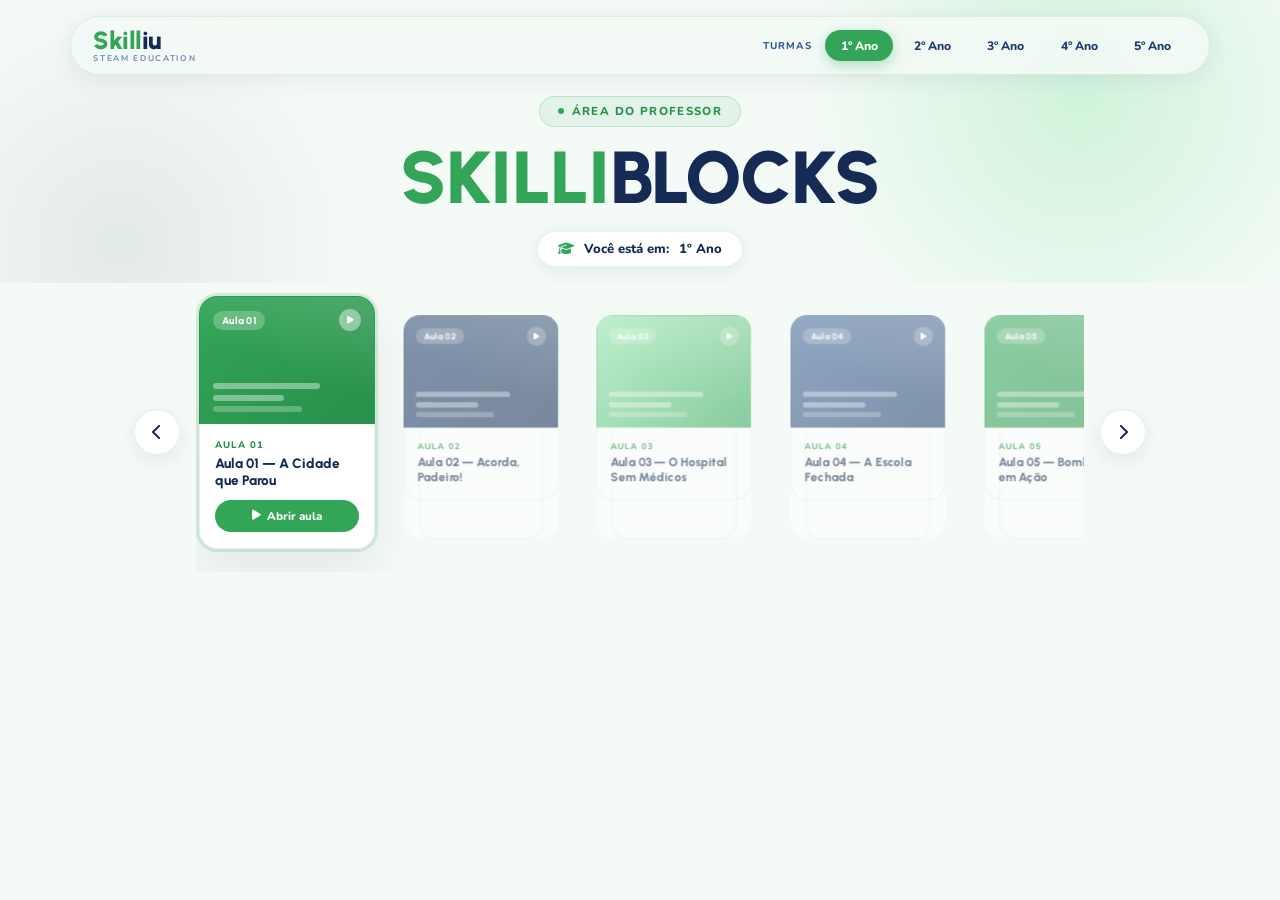
==== index.html @ 0d2b8bd0 "Add files via upload" ====
<!DOCTYPE html>
<html lang="pt-BR">
<head>
<meta charset="UTF-8">
<meta name="viewport" content="width=device-width, initial-scale=1.0">
<title>SKILLIBLOCKS — Área do Professor · Skilliu</title>
<link href="https://fonts.googleapis.com/css2?family=Nunito:wght@400;600;700;800;900&family=Urbanist:wght@400;600;700;800;900&display=swap" rel="stylesheet">
<link rel="stylesheet" href="style.css">
<link rel="stylesheet" href="https://cdnjs.cloudflare.com/ajax/libs/font-awesome/6.5.0/css/all.min.css">
</head>
<body>

<!-- ══ NAV ÚNICA (logo + turmas na mesma barra) ══ -->
<nav class="main-nav">
  <div class="logo">
    <div class="logo-name"><span class="logo-skill">Skill</span><span class="logo-iu">iu</span></div>
    <div class="logo-sub">Steam Education</div>
  </div>
  <div class="turma-bar" id="turmaBar"></div>
</nav>

<!-- ══ TELA 1 — HOME (hero + carrossel de aulas) ══ -->
<main id="viewHome">
  <section class="sb-hero">
    <span class="sb-eyebrow"><span class="dot"></span>Área do Professor</span>
    <div class="sb-logo"><span class="sk">SKILLI</span><span class="bl">BLOCKS</span></div>
    <span class="sb-turma-tag"><i class="fa-solid fa-graduation-cap"></i> Você está em: <span id="turmaTagNome">1º Ano</span></span>
  </section>

  <section class="aulas-wrap">
    <div class="carousel">
      <button class="car-arrow" id="carPrev" aria-label="Aula anterior"><i class="fa-solid fa-chevron-left"></i></button>
      <div class="aulas-track" id="aulasTrack"></div>
      <button class="car-arrow" id="carNext" aria-label="Próxima aula"><i class="fa-solid fa-chevron-right"></i></button>
    </div>
  </section>

  </main>

<!-- ══ TELA 2 — VISUALIZADOR (aberto ao clicar numa aula) ══ -->
<main id="viewViewer" hidden>
  <nav class="viewer-bar">
    <div class="vb-left">
      <button class="vb-back" id="btnVoltarAulas"><i class="fa-solid fa-house"></i> Início</button>
      <div class="vb-title">
        <span class="t-turma" id="vbTurmaNome">1º Ano</span>
        <span class="t-aula" id="vbAulaTitle">Carregando…</span>
      </div>
    </div>
    <div class="vb-pag">
      <button class="vb-back-mini" id="btnVoltarMini" aria-label="Voltar ao início"><i class="fa-solid fa-house"></i></button>
      <span class="vb-aula-num" id="vbAulaNum">Aula 1</span>
      <button id="vbPrev" aria-label="Página anterior"><i class="fa-solid fa-chevron-left"></i></button>
      <span><span id="vbPagAtual">1</span> / <span id="vbPagTotal">1</span></span>
      <button id="vbNext" aria-label="Próxima página"><i class="fa-solid fa-chevron-right"></i></button>
    </div>
  </nav>
  <div class="viewer-scroll" id="viewerScroll"></div>
</main>

<script src="script.js"></script>
</body>
</html>
---- style.css ----
/* ══════════════════════════════════════════════
   SKILLIBLOCKS — Área do Professor (single-page)
   Identidade visual idêntica ao site institucional Skilliu
   ══════════════════════════════════════════════ */

:root{
  --g1:#32a557; --g2:#28904a; --g3:#8de6a7; --g4:#c8f5d8;
  --b1:#152b55; --b2:#1e3d6e; --b3:#3a5f95;
  --off:#f4faf6; --white:#fff;
  --border:rgba(50,165,87,.13);
  --shadow:rgba(21,43,85,.08);
}
*{margin:0;padding:0;box-sizing:border-box;}
html{scroll-behavior:smooth;}
body{font-family:'Nunito',sans-serif;background:var(--off);color:var(--b1);overflow-x:hidden;}
a{text-decoration:none;color:inherit;}
button{font-family:inherit;cursor:pointer;border:none;background:none;}
ul{list-style:none;}

/* ── NAV (logo + turmas na mesma barra) ── */
nav{
  position:fixed;top:16px;left:50%;transform:translateX(-50%);
  z-index:300;display:flex;align-items:center;justify-content:space-between;
  gap:1rem; flex-wrap:wrap;
  padding:.7rem 1.4rem;width:min(1140px,94vw);
  background:rgba(244,250,246,.85);backdrop-filter:blur(24px);
  border:1px solid var(--border);border-radius:100px;
  box-shadow:0 4px 24px var(--shadow);
}
.logo{display:flex;flex-direction:column;line-height:1;}
.logo-name{font-family:'Urbanist',sans-serif;font-size:1.55rem;font-weight:900;letter-spacing:-.5px;}
.logo-skill{color:var(--g1);}
.logo-iu{color:var(--b1);}
.logo-sub{font-size:.52rem;font-weight:700;letter-spacing:.2em;text-transform:uppercase;color:var(--b3);opacity:.7;margin-top:.1rem;}
.nav-back{
  display:flex;align-items:center;gap:.5rem;
  font-weight:800;font-size:.85rem;color:var(--b1);
  padding:.5rem 1.1rem;border-radius:100px;transition:background .2s;
}
.nav-back:hover{background:rgba(21,43,85,.06);}

/* ── barra de turmas (agora embutida na nav principal) ── */
.turma-bar{
  display:flex; align-items:center; gap:.35rem; flex-wrap:wrap; justify-content:flex-end;
  flex:1 1 auto;
}
.tb-label{
  color:var(--b3); font-weight:800; font-size:.62rem;
  letter-spacing:.12em; text-transform:uppercase; padding:0 .5rem;
}
.tb-pill{
  border:1.5px solid transparent; background:transparent;
  color:var(--b2); font-weight:800; font-size:.76rem;
  padding:.4rem .9rem; border-radius:100px; transition:all .2s; white-space:nowrap;
}
.tb-pill:hover{background:rgba(50,165,87,.08);}
.tb-pill.active{background:var(--g1); color:#fff; box-shadow:0 4px 14px rgba(50,165,87,.35);}

/* esconder nav quando o visualizador está aberto
   (seletor escopado à .main-nav — NÃO ao tag <nav> genérico,
   senão a barra do próprio visualizador, que também é <nav>, some junto) */
body.viewer-mode nav.main-nav{display:none;}

/* ── HERO (fundo idêntico ao site: off-white + blob verde) ── */
.sb-hero{
  min-height:24vh; display:flex; flex-direction:column; align-items:center; justify-content:center;
  text-align:center; padding:6rem 5vw 1rem;
  background:var(--off); position:relative; overflow:hidden;
}
.sb-hero::before{
  content:''; position:absolute; top:-200px; right:-100px; width:600px; height:600px;
  border-radius:50%; background:radial-gradient(circle,rgba(141,230,167,.35),transparent 65%);
  pointer-events:none;
}
.sb-hero::after{
  content:''; position:absolute; bottom:-220px; left:-140px; width:520px; height:520px;
  border-radius:50%; background:radial-gradient(circle,rgba(21,43,85,.08),transparent 65%);
  pointer-events:none;
}
.sb-eyebrow{
  position:relative; z-index:1;
  display:inline-flex; align-items:center; gap:.5rem;
  background:rgba(50,165,87,.08); border:1px solid rgba(50,165,87,.2);
  color:var(--g2); font-weight:800; font-size:.72rem; letter-spacing:.12em; text-transform:uppercase;
  padding:.4rem 1.1rem; border-radius:100px; margin-bottom:.9rem;
}
.sb-eyebrow .dot{width:6px;height:6px;border-radius:50%;background:var(--g1);}
.sb-logo{
  position:relative; z-index:1;
  font-family:'Urbanist',sans-serif; font-weight:900;
  font-size:clamp(2.4rem,7vw,4.6rem); line-height:1; letter-spacing:-.01em;
}
.sb-logo .sk{color:var(--g1);}
.sb-logo .bl{color:var(--b1);}
.sb-turma-tag{
  position:relative; z-index:1; margin-top:1rem;
  display:inline-flex; align-items:center; gap:.6rem;
  background:#fff; border:1px solid var(--border);
  padding:.5rem 1.3rem; border-radius:100px; box-shadow:0 4px 20px var(--shadow);
  color:var(--b1); font-weight:800; font-size:.82rem;
}
.sb-turma-tag i{color:var(--g1);}

/* ── carrossel de aulas ── */
.aulas-wrap{padding:.5rem 0 2rem;}

.carousel{
  max-width:1140px; margin:0 auto; padding:0 5vw;
  display:flex; align-items:center; gap:1rem;
}
.car-arrow{
  flex-shrink:0; width:46px; height:46px; border-radius:50%;
  background:#fff; border:1.5px solid var(--border); color:var(--b1);
  display:flex; align-items:center; justify-content:center; font-size:1rem;
  box-shadow:0 6px 20px var(--shadow); transition:all .2s;
}
.car-arrow:hover{background:var(--g1); color:#fff; border-color:var(--g1); transform:scale(1.06);}

.aulas-track{
  display:flex; gap:1.1rem; overflow-x:auto; scroll-behavior:smooth;
  padding:.6rem .2rem 1.2rem; scrollbar-width:none;
}
.aulas-track::-webkit-scrollbar{display:none;}

.aula-card{
  scroll-snap-align:center;
  position:relative;
  flex:0 0 176px;
  background:#fff; border-radius:18px;
  overflow:visible; cursor:pointer;
  opacity:.55; transform:scale(.88);
  transition:transform .35s cubic-bezier(.22,.85,.3,1.1), opacity .35s, box-shadow .35s;
}
/* efeito "pilha de slides" atrás do card — some quando ativo */
.aula-card::before, .aula-card::after{
  content:''; position:absolute; left:8%; right:8%; height:100%;
  border-radius:18px; background:#fff; border:1.5px solid var(--border);
  z-index:-1; transition:opacity .3s, transform .3s;
}
.aula-card::before{ bottom:-5px; transform:scale(.97); opacity:.7; }
.aula-card::after{ bottom:-10px; transform:scale(.93); opacity:.4; }
.aula-card.active::before, .aula-card.active::after{ opacity:0; }

.aula-card.active{
  opacity:1; transform:scale(1) translateY(-4px);
  box-shadow:0 22px 46px var(--shadow), 0 0 0 3px rgba(50,165,87,.16);
}

.aula-capa{
  position:relative; height:128px;
  border:1.5px solid var(--border); border-bottom:none; border-radius:18px 18px 0 0;
  color:#fff; overflow:hidden;
  padding:.75rem .8rem;
  display:flex; flex-direction:column; justify-content:space-between;
}
.aula-capa::before{
  content:''; position:absolute; inset:0;
  background:linear-gradient(200deg,rgba(255,255,255,.16),transparent 55%);
  pointer-events:none;
}
.capa-top{position:relative; z-index:1; display:flex; align-items:center; justify-content:space-between;}
.capa-index{
  background:rgba(255,255,255,.24); backdrop-filter:blur(3px);
  font-family:'Urbanist',sans-serif; font-weight:800; font-size:.62rem; letter-spacing:.03em;
  padding:.24rem .56rem; border-radius:100px;
}
.capa-play{
  width:22px; height:22px; border-radius:50%;
  background:rgba(255,255,255,.24); display:flex; align-items:center; justify-content:center;
  font-size:.55rem; transition:background .25s;
}
.aula-card.active .capa-play{background:rgba(255,255,255,.42);}
.capa-mock{position:relative; z-index:1; display:flex; flex-direction:column; gap:.34rem;}
.capa-mock .m-line{height:6px; border-radius:4px; background:rgba(255,255,255,.4);}
.capa-mock .m-line.w1{width:72%;}
.capa-mock .m-line.w2{width:48%;}
.capa-mock .m-line.w3{width:60%; background:rgba(255,255,255,.26);}

.aula-info{padding:.85rem .95rem 1rem; border:1.5px solid var(--border); border-top:none; border-radius:0 0 18px 18px;}
.aula-tag{font-size:.6rem; font-weight:800; letter-spacing:.1em; text-transform:uppercase; color:var(--g2); display:block; margin-bottom:.25rem;}
.aula-title{font-family:'Urbanist',sans-serif; font-weight:800; font-size:.85rem; color:var(--b1); line-height:1.28;}
.aula-cta{
  display:flex; align-items:center; justify-content:center; gap:.35rem;
  max-height:0; opacity:0; overflow:hidden;
  margin-top:0; text-align:center;
  background:var(--g1); color:#fff; font-weight:800; font-size:.72rem;
  padding:0 .45rem; border-radius:100px;
  transition:max-height .3s ease, opacity .25s ease .05s, margin-top .3s ease, padding .3s ease;
}
.aula-card.active .aula-cta{
  max-height:2.4rem; opacity:1; margin-top:.65rem; padding:.5rem .45rem;
}

.c0{background:linear-gradient(135deg,var(--g1),var(--g2));}
.c1{background:linear-gradient(135deg,var(--b2),var(--b1));}
.c2{background:linear-gradient(135deg,var(--g3),var(--g1));}
.c3{background:linear-gradient(135deg,var(--b3),var(--b2));}


/* ══════════════════════════════════════════════
   VISUALIZADOR — páginas no estilo do PDF
   ══════════════════════════════════════════════ */
.viewer-bar{
  position:fixed; top:0; left:0; right:0; z-index:400;
  display:flex; align-items:center; justify-content:space-between; gap:1rem; flex-wrap:wrap;
  padding:1rem 5vw;
  background:rgba(244,250,246,.95); backdrop-filter:blur(20px);
  border-bottom:1px solid var(--border);
}
.vb-left{display:flex; align-items:center; gap:.9rem; min-width:0;}
.vb-back{
  display:flex; align-items:center; gap:.4rem;
  background:#fff; border:1px solid var(--border);
  padding:.5rem 1rem; border-radius:100px;
  font-weight:800; font-size:.8rem; color:var(--b1); flex-shrink:0; box-shadow:0 4px 14px var(--shadow);
}
.vb-title .t-turma{font-size:.6rem; font-weight:800; letter-spacing:.1em; text-transform:uppercase; color:var(--g2); display:block;}
.vb-title .t-aula{font-family:'Urbanist',sans-serif; font-weight:800; font-size:.92rem; white-space:nowrap; overflow:hidden; text-overflow:ellipsis; max-width:46vw; display:block;}
.vb-pag{display:flex; align-items:center; gap:.6rem; font-weight:800; font-size:.8rem; color:var(--b1); flex-shrink:0;}
.vb-back-mini{
  width:34px; height:34px; border-radius:50%; border:1px solid var(--border);
  background:#fff; color:var(--g2); display:flex; align-items:center; justify-content:center;
  box-shadow:0 4px 14px var(--shadow); transition:all .2s;
}
.vb-back-mini:hover{background:var(--g1); color:#fff; border-color:var(--g1);}
.vb-aula-num{
  background:rgba(50,165,87,.1); color:var(--g2);
  padding:.35rem .8rem; border-radius:100px; font-weight:800; font-size:.76rem;
  white-space:nowrap;
}
.vb-pag button{
  width:34px; height:34px; border-radius:50%; border:1px solid var(--border);
  background:#fff; color:var(--b1); display:flex; align-items:center; justify-content:center;
  box-shadow:0 4px 14px var(--shadow); transition:all .2s;
}
.vb-pag button:hover:not(:disabled){background:var(--g1); color:#fff; border-color:var(--g1);}
.vb-pag button:disabled{opacity:.3;}

/* container com rolagem contínua — as folhas ficam empilhadas e fluem
   naturalmente. Não há scroll-snap nem quebra de tela cheia: a rolagem
   nunca "trava" dentro de uma folha, e a quebra visual só aparece na
   transição entre uma folha e a próxima. */
.viewer-scroll{
  position:fixed; inset:0;
  overflow-y:auto; overflow-x:hidden;
  scroll-behavior:smooth;
}
.viewer-slide{
  box-sizing:border-box;
  display:flex; flex-direction:column; align-items:center; justify-content:flex-start;
  padding:1.6rem 1.2rem 0;
}
.viewer-slide:first-child{padding-top:6.5rem;}
.viewer-slide:last-child{padding-bottom:3.5rem;}
/* quebra entre folhas: cada folha, exceto a primeira, recebe uma margem
   e uma linha sutil marcando o fim da folha anterior */
.viewer-slide:not(:first-child)::before{
  content:''; display:block; width:min(760px,94%);
  border-top:1px dashed var(--border);
  margin:0 auto 1.6rem;
}

.pdf-page{
  position:relative; overflow:hidden;
  background:#fff; border:1px solid var(--border); border-radius:18px;
  box-shadow:0 14px 50px var(--shadow);
  padding:2.6rem clamp(1.3rem,4vw,3.2rem) 3.6rem;
  width:100%; max-width:760px;
  -webkit-user-select:none; user-select:none;
}
.pdf-corner{
  position:absolute; bottom:-46px; right:-46px; width:120px; height:120px;
  border-radius:50%; background:var(--g1);
}
.pdf-pagenum{
  position:absolute; bottom:.9rem; right:1.1rem;
  color:#fff; font-weight:800; font-size:.9rem; z-index:1;
}

/* capa — centralizada, com ícone, divisor e badge de ano (mais completa) */
.pdf-capa{
  display:flex; flex-direction:column; justify-content:center; align-items:center;
  text-align:center; min-height:560px; position:relative;
}
.pdf-capa .capa-icon{
  width:64px; height:64px; border-radius:50%;
  background:var(--g4); color:var(--g1);
  display:flex; align-items:center; justify-content:center;
  font-size:1.6rem; margin-bottom:1.2rem;
}
.pdf-capa .kit{font-weight:800; font-size:.78rem; letter-spacing:.14em; text-transform:uppercase; color:var(--g2); margin-bottom:.7rem;}
.pdf-capa h1{font-family:'Urbanist',sans-serif; font-weight:900; font-size:clamp(1.6rem,4vw,2.3rem); color:var(--b1); line-height:1.2; max-width:520px;}
.pdf-capa .capa-divider{width:56px; height:4px; border-radius:4px; background:var(--g1); margin:1.3rem 0 1.1rem;}
.pdf-capa .meta{color:var(--b3); font-weight:700; font-size:.88rem;}
.pdf-capa .capa-badge{
  margin-top:1.1rem; display:inline-block;
  background:rgba(50,165,87,.08); border:1px solid rgba(50,165,87,.2); color:var(--g2);
  font-weight:800; font-size:.72rem; letter-spacing:.06em;
  padding:.4rem 1rem; border-radius:100px;
}
.pdf-capa .brand{margin-top:2.6rem;}
.pdf-capa .brand .sb{font-family:'Urbanist',sans-serif; font-weight:900; font-size:1.3rem;}
.pdf-capa .brand .sb .sk{color:var(--g1);} .pdf-capa .brand .sb .bl{color:var(--b1);}
.pdf-capa .brand .steam{font-size:.68rem; font-weight:800; letter-spacing:.18em; text-transform:uppercase; color:var(--b3); margin-top:.2rem;}

/* dados pessoais / formulário */
.pdf-h2{font-family:'Urbanist',sans-serif; font-weight:900; font-size:1.5rem; color:var(--g1); margin-bottom:1.4rem;}
.pdf-field{
  border:1.5px solid var(--b1); border-radius:100px;
  padding:.9rem 1.4rem; font-weight:600; color:var(--b2); margin-bottom:1rem; font-size:.9rem;
}
.pdf-field.split{display:flex; justify-content:space-between;}
.pdf-boxtext{
  border:1.5px solid var(--b1); border-radius:16px; padding:1.2rem 1.4rem;
  font-size:.85rem; line-height:1.7; color:var(--b2); margin:1.2rem 0;
}
.pdf-center{text-align:center; font-weight:700; font-size:.86rem; color:var(--b2); margin:1rem 0;}

/* sumário */
.pdf-ribbon-title{
  display:inline-block; background:var(--g3); color:var(--b1);
  font-family:'Urbanist',sans-serif; font-weight:900; font-size:1.5rem;
  padding:.6rem 2rem .6rem 1rem;
  clip-path:polygon(0 0,100% 0,92% 50%,100% 100%,0 100%);
  margin-bottom:1.6rem;
}
.sumario-item{margin-bottom:1.1rem;}
.sumario-item .si-title{font-weight:800; font-size:.94rem; color:var(--b1);}
.sumario-item .si-title em{color:var(--g1); font-style:normal;}
.sumario-item .si-line{font-weight:800; font-size:.8rem; color:var(--b1); margin-top:.3rem;}
.sumario-item .si-desc{font-size:.82rem; color:var(--b2); margin-top:.15rem; line-height:1.5;}

/* cabeçalho de aula */
.aula-ribbon{
  display:inline-flex; align-items:center; gap:.5rem;
  background:var(--g1); color:#fff; font-weight:800; font-size:.78rem;
  padding:.4rem 1rem .4rem 1.1rem; border-radius:6px;
  clip-path:polygon(0 0,88% 0,100% 50%,88% 100%,0 100%);
  margin-bottom:1rem;
}
.pdf-page h3.aula-title{font-family:'Urbanist',sans-serif; font-weight:900; font-size:1.55rem; color:var(--g1); margin-bottom:.35rem;}
.pdf-page .aula-meta{color:var(--b3); font-weight:700; font-size:.82rem; margin-bottom:1.3rem;}
.pdf-page h4{font-family:'Urbanist',sans-serif; font-weight:900; font-size:1.05rem; color:var(--b1); margin:1.3rem 0 .6rem;}
.pdf-page p{font-size:.92rem; line-height:1.7; color:var(--b2); margin-bottom:.7rem;}

/* tabelas */
.pdf-table{width:100%; border-collapse:collapse; margin:.6rem 0 1rem; font-size:.82rem;}
.pdf-table th{background:var(--g3); color:var(--b1); text-align:left; padding:.6rem .8rem; font-weight:800;}
.pdf-table td{padding:.6rem .8rem; border-bottom:1px solid var(--border); color:var(--b2); vertical-align:top;}
.pdf-table tr:nth-child(even) td{background:rgba(50,165,87,.04);}

/* narrativa / fator perturbador — caixa clara */
.pdf-note{color:var(--b3); font-style:italic; font-size:.82rem; margin-bottom:.5rem;}
.pdf-quote{
  background:rgba(50,165,87,.06); border-left:3px solid var(--g1); border-radius:0 12px 12px 0;
  padding:1rem 1.2rem; font-size:.9rem; line-height:1.7; color:var(--b1); margin-bottom:1rem;
}

/* contexto / resolução — caixa escura */
.pdf-dark{
  background:var(--b1); color:#fff; border-radius:16px;
  padding:1.2rem 1.4rem; margin-bottom:1rem;
}
.pdf-dark .dk-label{font-family:'Urbanist',sans-serif; font-weight:900; font-size:.95rem; margin-bottom:.4rem; display:block;}
.pdf-dark p{color:rgba(255,255,255,.88); margin:0; font-size:.88rem;}

/* fator perturbador banner */
.pdf-banner{background:var(--g3); padding:1rem 1.2rem; border-radius:12px; margin:1.2rem 0 .8rem;}
.pdf-banner h4{margin:0; color:var(--b1);}

/* reflexão */
.pdf-page ul.reflex{margin:0 0 1rem .2rem;}
.pdf-page ul.reflex li{font-size:.9rem; color:var(--b2); line-height:1.7; margin-bottom:.4rem; padding-left:1.1rem; position:relative;}
.pdf-page ul.reflex li::before{content:'•'; position:absolute; left:0; color:var(--g1); font-weight:900;}

.viewer-dots{display:flex; justify-content:center; gap:.35rem; margin-top:1.4rem;}
.viewer-dots span{width:6px; height:6px; border-radius:50%; background:var(--border);}
.viewer-dots span.on{background:var(--g1); width:18px; border-radius:6px;}

@media (max-width:640px){
  nav{border-radius:28px; padding:.7rem 1rem;}
  .turma-bar{justify-content:center; width:100%;}
  .sb-hero{padding-top:6.8rem;}
  .aula-card{flex-basis:140px;}
  .aula-capa{height:96px;}
  .vb-title .t-aula{max-width:36vw;}
  .vb-aula-num{display:none;}
}

@media print{
  body::before{
    content:"SKILLIBLOCKS — material exclusivo para visualização online.";
    display:flex; align-items:center; justify-content:center;
    height:100vh; font-size:1.4rem; text-align:center; padding:2rem;
  }
  nav, .turma-bar, .viewer-bar, .car-arrow, .aulas-wrap{display:none !important;}
  .pdf-page{display:none !important;}
}
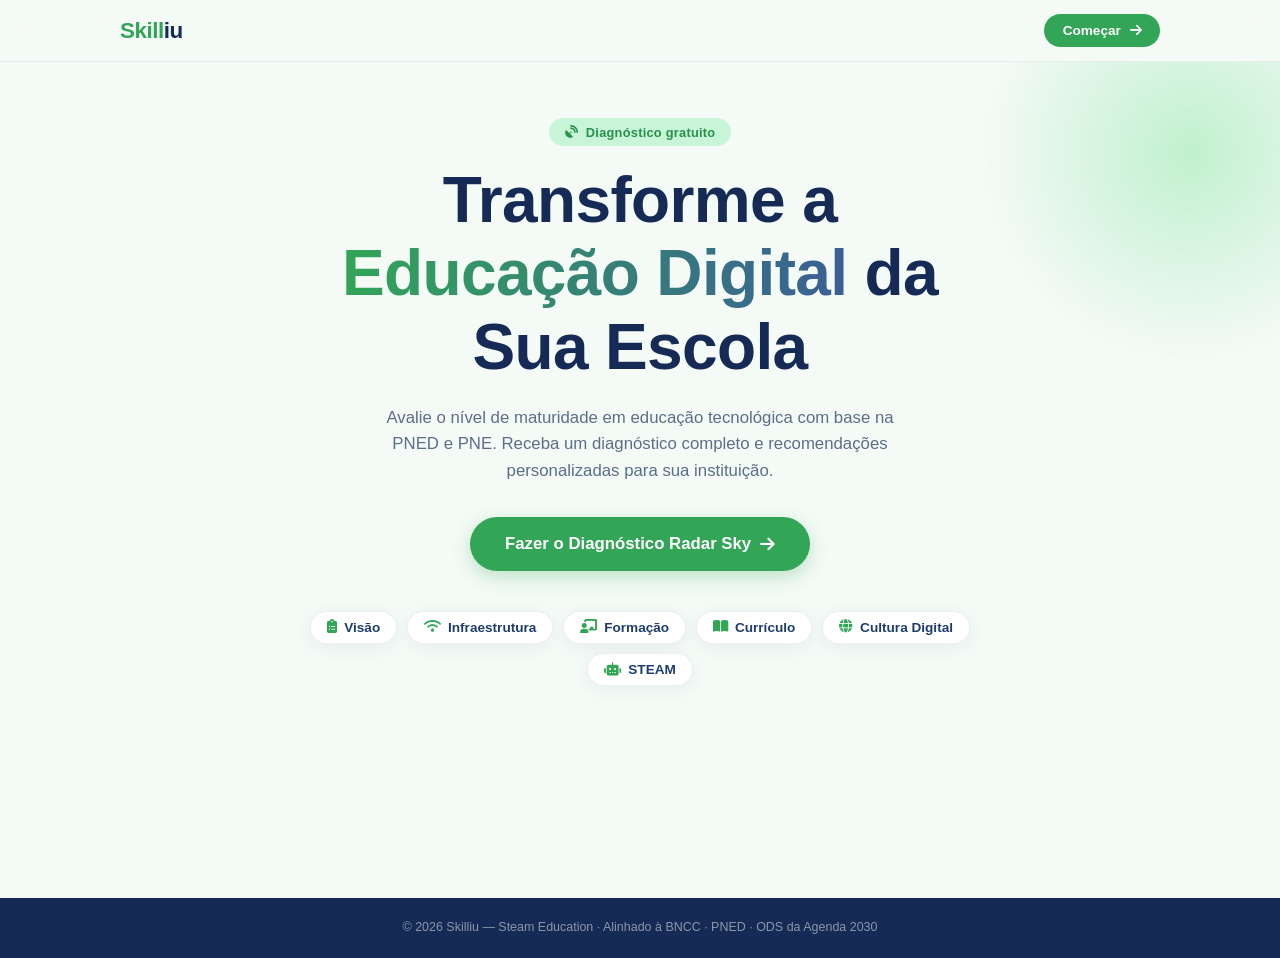
==== commit 27d153fe: "Add files via upload" ====
--- a/index.html
+++ b/index.html
@@ -1,63 +1,223 @@
-<!DOCTYPE html>
+<!doctype html>
 <html lang="pt-BR">
 <head>
-<meta charset="UTF-8">
-<meta name="viewport" content="width=device-width, initial-scale=1.0">
-<title>SKILLIBLOCKS — Área do Professor · Skilliu</title>
-<link href="https://fonts.googleapis.com/css2?family=Nunito:wght@400;600;700;800;900&family=Urbanist:wght@400;600;700;800;900&display=swap" rel="stylesheet">
-<link rel="stylesheet" href="style.css">
-<link rel="stylesheet" href="https://cdnjs.cloudflare.com/ajax/libs/font-awesome/6.5.0/css/all.min.css">
+  <meta charset="UTF-8" />
+  <meta name="viewport" content="width=device-width, initial-scale=1.0, maximum-scale=1" />
+  <title>Radar Sky — Skilliu</title>
+  <meta name="description" content="Diagnóstico de maturidade digital para escolas — Skilliu Steam Education" />
+
+  <link href="https://fonts.cdnfonts.com/css/garet" rel="stylesheet" />
+  <link
+    rel="stylesheet"
+    href="https://cdnjs.cloudflare.com/ajax/libs/font-awesome/6.5.1/css/all.min.css"
+  />
+  <link rel="stylesheet" href="style.css" />
 </head>
 <body>
 
-<!-- ══ NAV ÚNICA (logo + turmas na mesma barra) ══ -->
-<nav class="main-nav">
-  <div class="logo">
-    <div class="logo-name"><span class="logo-skill">Skill</span><span class="logo-iu">iu</span></div>
-    <div class="logo-sub">Steam Education</div>
+  <header class="nav">
+    <div class="nav-inner">
+      <button class="logo logo-btn" id="btnLogoHome" type="button">Skill<em>iu</em></button>
+      <div class="nav-actions">
+        <button class="btn btn-pill btn-sm" id="btnAbrirCadastroNav">
+          Começar <i class="fa-solid fa-arrow-right"></i>
+        </button>
+        <button class="btn btn-outline btn-sm nav-hidden" id="btnCancelarNav" type="button">
+          Cancelar
+        </button>
+        <button class="btn-icon nav-hidden" id="btnHomeNav" type="button" aria-label="Voltar ao início do diagnóstico" title="Voltar ao início do diagnóstico">
+          <i class="fa-solid fa-house"></i>
+        </button>
+      </div>
+    </div>
+  </header>
+
+  <main>
+
+    <!-- ===================== HERO ===================== -->
+    <section class="screen active" id="screen-hero">
+      <div class="hero-glow"></div>
+      <div class="container hero-content">
+        <span class="eyebrow reveal"><i class="fa-solid fa-satellite-dish"></i> Diagnóstico gratuito</span>
+        <h1 class="reveal">Transforme a <em>Educação Digital</em> da Sua Escola</h1>
+        <p class="lead reveal">
+          Avalie o nível de maturidade em educação tecnológica com base na PNED e PNE.
+          Receba um diagnóstico completo e recomendações personalizadas para sua instituição.
+        </p>
+        <button class="btn btn-pill btn-lg reveal" id="btnIniciarHero">
+          Fazer o Diagnóstico Radar Sky <i class="fa-solid fa-arrow-right"></i>
+        </button>
+
+        <div class="hero-axes reveal">
+          <span><i class="fa-solid fa-clipboard-list"></i> Visão</span>
+          <span><i class="fa-solid fa-wifi"></i> Infraestrutura</span>
+          <span><i class="fa-solid fa-chalkboard-user"></i> Formação</span>
+          <span><i class="fa-solid fa-book-open"></i> Currículo</span>
+          <span><i class="fa-solid fa-globe"></i> Cultura Digital</span>
+          <span><i class="fa-solid fa-robot"></i> STEAM</span>
+        </div>
+      </div>
+    </section>
+
+    <!-- ============= INTRO PÓS-CADASTRO ============= -->
+    <section class="screen" id="screen-radar-intro">
+      <div class="hero-glow"></div>
+      <div class="container radar-intro-content">
+        <span class="eyebrow"><i class="fa-solid fa-circle-check"></i> Cadastro confirmado</span>
+        <h2>Tudo pronto, <span id="nomeUsuarioIntro">educador(a)</span>!</h2>
+        <p class="lead">
+          Você vai responder 12 perguntas divididas em 6 eixos. Leva cerca de 10 a 15 minutos.
+          Ao final, você verá seu diagnóstico completo com gráfico em teia de aranha e recomendações.
+        </p>
+        <button class="btn btn-pill btn-lg" id="btnIniciarQuiz">
+          Iniciar Diagnóstico <i class="fa-solid fa-play"></i>
+        </button>
+      </div>
+    </section>
+
+    <!-- ===================== QUESTIONÁRIO ===================== -->
+    <section class="screen" id="screen-quiz">
+      <div class="container quiz-content">
+        <div class="quiz-header">
+          <div>
+            <p class="quiz-step-label">Eixo <span id="dimAtualNum">1</span> de 6</p>
+            <h2 id="dimTitulo">—</h2>
+          </div>
+          <div class="quiz-progress-info">
+            <span id="progressoTexto">0 de 12 respondidas</span>
+          </div>
+        </div>
+
+        <div class="progress-track">
+          <div class="progress-fill" id="progressFill"></div>
+        </div>
+
+        <div class="card questions-card" id="questionsContainer"></div>
+
+        <div class="quiz-nav">
+          <button class="btn btn-outline" id="btnAnterior">
+            <i class="fa-solid fa-arrow-left"></i> Anterior
+          </button>
+          <button class="btn btn-pill" id="btnProximo" disabled>
+            Próximo <i class="fa-solid fa-arrow-right"></i>
+          </button>
+        </div>
+      </div>
+    </section>
+
+    <!-- ===================== RESULTADOS ===================== -->
+    <section class="screen" id="screen-results">
+      <div class="container results-content">
+        <div class="results-header">
+          <span class="eyebrow"><i class="fa-solid fa-chart-simple"></i> Diagnóstico concluído</span>
+          <h2>Perfil de Maturidade Digital</h2>
+          <p class="lead" id="resultsSchoolName">—</p>
+        </div>
+
+        <div class="card score-card">
+          <div class="score-main">
+            <div class="score-number-wrap">
+              <span class="score-number" id="scoreGeral">0%</span>
+              <span class="score-level" id="scoreNivel">—</span>
+            </div>
+            <div class="score-bar-wrap">
+              <div class="progress-track lg">
+                <div class="progress-fill" id="scoreBarFill"></div>
+              </div>
+              <p class="score-desc" id="scoreDescricao"></p>
+            </div>
+          </div>
+        </div>
+
+        <div class="results-grid">
+          <div class="card radar-card">
+            <h3>Perfil em Teia de Aranha</h3>
+            <div id="radarChartWrap"></div>
+          </div>
+
+          <div class="card dims-card">
+            <h3>Resumo das Dimensões</h3>
+            <div id="dimensionsSummary"></div>
+          </div>
+        </div>
+
+        <div class="results-actions">
+          <button class="btn btn-outline" id="btnReiniciar">
+            <i class="fa-solid fa-rotate-left"></i> Nova avaliação
+          </button>
+          <button class="btn btn-pill" id="btnConsultoria">
+            <i class="fa-brands fa-whatsapp"></i> Pedir Consultoria
+          </button>
+        </div>
+      </div>
+    </section>
+
+  </main>
+
+  <!-- ===================== MODAL DE CADASTRO ===================== -->
+  <div class="modal-overlay" id="modalOverlay">
+    <div class="modal-card">
+      <button class="modal-close" id="modalClose" aria-label="Fechar">
+        <i class="fa-solid fa-xmark"></i>
+      </button>
+
+      <div class="modal-head">
+        <span class="eyebrow"><i class="fa-solid fa-satellite-dish"></i> Radar Sky</span>
+        <h3>Antes de começar, conta pra gente:</h3>
+        <p>Seus dados são usados só para enviar o diagnóstico e, se você quiser, um contato de nossa equipe.</p>
+      </div>
+
+      <form id="formCadastro" novalidate>
+        <div class="field">
+          <label for="inputNome">Nome completo</label>
+          <input type="text" id="inputNome" name="nome" placeholder="Seu nome" autocomplete="name" />
+          <span class="field-error" id="erroNome"></span>
+        </div>
+
+        <div class="field">
+          <label for="inputEmail">E-mail</label>
+          <input type="email" id="inputEmail" name="email" placeholder="voce@escola.com.br" autocomplete="email" />
+          <span class="field-error" id="erroEmail"></span>
+        </div>
+
+        <div class="field">
+          <label for="inputProfissao">Profissão</label>
+          <select id="inputProfissao" name="profissao">
+            <option value="" disabled selected>Selecione uma opção</option>
+            <option value="Professor(a)">Professor(a)</option>
+            <option value="Coordenador(a)">Coordenador(a)</option>
+            <option value="Diretor(a)">Diretor(a)</option>
+            <option value="Gestor Municipal">Gestor Municipal</option>
+            <option value="Outro">Outro</option>
+          </select>
+          <span class="field-error" id="erroProfissao"></span>
+        </div>
+
+        <div class="field">
+          <label for="inputWhatsapp">WhatsApp</label>
+          <input type="tel" id="inputWhatsapp" name="whatsapp" placeholder="(00) 00000-0000" inputmode="numeric" />
+          <span class="field-error" id="erroWhatsapp"></span>
+        </div>
+
+        <label class="checkbox-field">
+          <input type="checkbox" id="inputPrivacidade" name="privacidade" />
+          <span>Li e aceito a <a href="#" target="_blank" rel="noopener">Política de Privacidade</a> da Skilliu.</span>
+        </label>
+        <span class="field-error" id="erroPrivacidade"></span>
+
+        <button type="submit" class="btn btn-pill btn-block">
+          Confirmar e continuar <i class="fa-solid fa-arrow-right"></i>
+        </button>
+      </form>
+    </div>
   </div>
-  <div class="turma-bar" id="turmaBar"></div>
-</nav>
-
-<!-- ══ TELA 1 — HOME (hero + carrossel de aulas) ══ -->
-<main id="viewHome">
-  <section class="sb-hero">
-    <span class="sb-eyebrow"><span class="dot"></span>Área do Professor</span>
-    <div class="sb-logo"><span class="sk">SKILLI</span><span class="bl">BLOCKS</span></div>
-    <span class="sb-turma-tag"><i class="fa-solid fa-graduation-cap"></i> Você está em: <span id="turmaTagNome">1º Ano</span></span>
-  </section>
-
-  <section class="aulas-wrap">
-    <div class="carousel">
-      <button class="car-arrow" id="carPrev" aria-label="Aula anterior"><i class="fa-solid fa-chevron-left"></i></button>
-      <div class="aulas-track" id="aulasTrack"></div>
-      <button class="car-arrow" id="carNext" aria-label="Próxima aula"><i class="fa-solid fa-chevron-right"></i></button>
+
+  <footer class="site-footer">
+    <div class="container">
+      <p>© 2026 Skilliu — Steam Education · Alinhado à BNCC · PNED · ODS da Agenda 2030</p>
     </div>
-  </section>
-
-  </main>
-
-<!-- ══ TELA 2 — VISUALIZADOR (aberto ao clicar numa aula) ══ -->
-<main id="viewViewer" hidden>
-  <nav class="viewer-bar">
-    <div class="vb-left">
-      <button class="vb-back" id="btnVoltarAulas"><i class="fa-solid fa-house"></i> Início</button>
-      <div class="vb-title">
-        <span class="t-turma" id="vbTurmaNome">1º Ano</span>
-        <span class="t-aula" id="vbAulaTitle">Carregando…</span>
-      </div>
-    </div>
-    <div class="vb-pag">
-      <button class="vb-back-mini" id="btnVoltarMini" aria-label="Voltar ao início"><i class="fa-solid fa-house"></i></button>
-      <span class="vb-aula-num" id="vbAulaNum">Aula 1</span>
-      <button id="vbPrev" aria-label="Página anterior"><i class="fa-solid fa-chevron-left"></i></button>
-      <span><span id="vbPagAtual">1</span> / <span id="vbPagTotal">1</span></span>
-      <button id="vbNext" aria-label="Próxima página"><i class="fa-solid fa-chevron-right"></i></button>
-    </div>
-  </nav>
-  <div class="viewer-scroll" id="viewerScroll"></div>
-</main>
-
-<script src="script.js"></script>
+  </footer>
+
+  <script src="script.js"></script>
 </body>
 </html>
--- a/style.css
+++ b/style.css
@@ -1,398 +1,826 @@
-/* ══════════════════════════════════════════════
-   SKILLIBLOCKS — Área do Professor (single-page)
-   Identidade visual idêntica ao site institucional Skilliu
-   ══════════════════════════════════════════════ */
-
-:root{
-  --g1:#32a557; --g2:#28904a; --g3:#8de6a7; --g4:#c8f5d8;
-  --b1:#152b55; --b2:#1e3d6e; --b3:#3a5f95;
-  --off:#f4faf6; --white:#fff;
-  --border:rgba(50,165,87,.13);
-  --shadow:rgba(21,43,85,.08);
-}
-*{margin:0;padding:0;box-sizing:border-box;}
-html{scroll-behavior:smooth;}
-body{font-family:'Nunito',sans-serif;background:var(--off);color:var(--b1);overflow-x:hidden;}
-a{text-decoration:none;color:inherit;}
-button{font-family:inherit;cursor:pointer;border:none;background:none;}
-ul{list-style:none;}
-
-/* ── NAV (logo + turmas na mesma barra) ── */
-nav{
-  position:fixed;top:16px;left:50%;transform:translateX(-50%);
-  z-index:300;display:flex;align-items:center;justify-content:space-between;
-  gap:1rem; flex-wrap:wrap;
-  padding:.7rem 1.4rem;width:min(1140px,94vw);
-  background:rgba(244,250,246,.85);backdrop-filter:blur(24px);
-  border:1px solid var(--border);border-radius:100px;
-  box-shadow:0 4px 24px var(--shadow);
-}
-.logo{display:flex;flex-direction:column;line-height:1;}
-.logo-name{font-family:'Urbanist',sans-serif;font-size:1.55rem;font-weight:900;letter-spacing:-.5px;}
-.logo-skill{color:var(--g1);}
-.logo-iu{color:var(--b1);}
-.logo-sub{font-size:.52rem;font-weight:700;letter-spacing:.2em;text-transform:uppercase;color:var(--b3);opacity:.7;margin-top:.1rem;}
-.nav-back{
-  display:flex;align-items:center;gap:.5rem;
-  font-weight:800;font-size:.85rem;color:var(--b1);
-  padding:.5rem 1.1rem;border-radius:100px;transition:background .2s;
-}
-.nav-back:hover{background:rgba(21,43,85,.06);}
-
-/* ── barra de turmas (agora embutida na nav principal) ── */
-.turma-bar{
-  display:flex; align-items:center; gap:.35rem; flex-wrap:wrap; justify-content:flex-end;
-  flex:1 1 auto;
-}
-.tb-label{
-  color:var(--b3); font-weight:800; font-size:.62rem;
-  letter-spacing:.12em; text-transform:uppercase; padding:0 .5rem;
-}
-.tb-pill{
-  border:1.5px solid transparent; background:transparent;
-  color:var(--b2); font-weight:800; font-size:.76rem;
-  padding:.4rem .9rem; border-radius:100px; transition:all .2s; white-space:nowrap;
-}
-.tb-pill:hover{background:rgba(50,165,87,.08);}
-.tb-pill.active{background:var(--g1); color:#fff; box-shadow:0 4px 14px rgba(50,165,87,.35);}
-
-/* esconder nav quando o visualizador está aberto
-   (seletor escopado à .main-nav — NÃO ao tag <nav> genérico,
-   senão a barra do próprio visualizador, que também é <nav>, some junto) */
-body.viewer-mode nav.main-nav{display:none;}
-
-/* ── HERO (fundo idêntico ao site: off-white + blob verde) ── */
-.sb-hero{
-  min-height:24vh; display:flex; flex-direction:column; align-items:center; justify-content:center;
-  text-align:center; padding:6rem 5vw 1rem;
-  background:var(--off); position:relative; overflow:hidden;
-}
-.sb-hero::before{
-  content:''; position:absolute; top:-200px; right:-100px; width:600px; height:600px;
-  border-radius:50%; background:radial-gradient(circle,rgba(141,230,167,.35),transparent 65%);
-  pointer-events:none;
-}
-.sb-hero::after{
-  content:''; position:absolute; bottom:-220px; left:-140px; width:520px; height:520px;
-  border-radius:50%; background:radial-gradient(circle,rgba(21,43,85,.08),transparent 65%);
-  pointer-events:none;
-}
-.sb-eyebrow{
-  position:relative; z-index:1;
-  display:inline-flex; align-items:center; gap:.5rem;
-  background:rgba(50,165,87,.08); border:1px solid rgba(50,165,87,.2);
-  color:var(--g2); font-weight:800; font-size:.72rem; letter-spacing:.12em; text-transform:uppercase;
-  padding:.4rem 1.1rem; border-radius:100px; margin-bottom:.9rem;
-}
-.sb-eyebrow .dot{width:6px;height:6px;border-radius:50%;background:var(--g1);}
-.sb-logo{
-  position:relative; z-index:1;
-  font-family:'Urbanist',sans-serif; font-weight:900;
-  font-size:clamp(2.4rem,7vw,4.6rem); line-height:1; letter-spacing:-.01em;
-}
-.sb-logo .sk{color:var(--g1);}
-.sb-logo .bl{color:var(--b1);}
-.sb-turma-tag{
-  position:relative; z-index:1; margin-top:1rem;
-  display:inline-flex; align-items:center; gap:.6rem;
-  background:#fff; border:1px solid var(--border);
-  padding:.5rem 1.3rem; border-radius:100px; box-shadow:0 4px 20px var(--shadow);
-  color:var(--b1); font-weight:800; font-size:.82rem;
-}
-.sb-turma-tag i{color:var(--g1);}
-
-/* ── carrossel de aulas ── */
-.aulas-wrap{padding:.5rem 0 2rem;}
-
-.carousel{
-  max-width:1140px; margin:0 auto; padding:0 5vw;
-  display:flex; align-items:center; gap:1rem;
-}
-.car-arrow{
-  flex-shrink:0; width:46px; height:46px; border-radius:50%;
-  background:#fff; border:1.5px solid var(--border); color:var(--b1);
-  display:flex; align-items:center; justify-content:center; font-size:1rem;
-  box-shadow:0 6px 20px var(--shadow); transition:all .2s;
-}
-.car-arrow:hover{background:var(--g1); color:#fff; border-color:var(--g1); transform:scale(1.06);}
-
-.aulas-track{
-  display:flex; gap:1.1rem; overflow-x:auto; scroll-behavior:smooth;
-  padding:.6rem .2rem 1.2rem; scrollbar-width:none;
-}
-.aulas-track::-webkit-scrollbar{display:none;}
-
-.aula-card{
-  scroll-snap-align:center;
-  position:relative;
-  flex:0 0 176px;
-  background:#fff; border-radius:18px;
-  overflow:visible; cursor:pointer;
-  opacity:.55; transform:scale(.88);
-  transition:transform .35s cubic-bezier(.22,.85,.3,1.1), opacity .35s, box-shadow .35s;
-}
-/* efeito "pilha de slides" atrás do card — some quando ativo */
-.aula-card::before, .aula-card::after{
-  content:''; position:absolute; left:8%; right:8%; height:100%;
-  border-radius:18px; background:#fff; border:1.5px solid var(--border);
-  z-index:-1; transition:opacity .3s, transform .3s;
-}
-.aula-card::before{ bottom:-5px; transform:scale(.97); opacity:.7; }
-.aula-card::after{ bottom:-10px; transform:scale(.93); opacity:.4; }
-.aula-card.active::before, .aula-card.active::after{ opacity:0; }
-
-.aula-card.active{
-  opacity:1; transform:scale(1) translateY(-4px);
-  box-shadow:0 22px 46px var(--shadow), 0 0 0 3px rgba(50,165,87,.16);
-}
-
-.aula-capa{
-  position:relative; height:128px;
-  border:1.5px solid var(--border); border-bottom:none; border-radius:18px 18px 0 0;
-  color:#fff; overflow:hidden;
-  padding:.75rem .8rem;
-  display:flex; flex-direction:column; justify-content:space-between;
-}
-.aula-capa::before{
-  content:''; position:absolute; inset:0;
-  background:linear-gradient(200deg,rgba(255,255,255,.16),transparent 55%);
-  pointer-events:none;
-}
-.capa-top{position:relative; z-index:1; display:flex; align-items:center; justify-content:space-between;}
-.capa-index{
-  background:rgba(255,255,255,.24); backdrop-filter:blur(3px);
-  font-family:'Urbanist',sans-serif; font-weight:800; font-size:.62rem; letter-spacing:.03em;
-  padding:.24rem .56rem; border-radius:100px;
-}
-.capa-play{
-  width:22px; height:22px; border-radius:50%;
-  background:rgba(255,255,255,.24); display:flex; align-items:center; justify-content:center;
-  font-size:.55rem; transition:background .25s;
-}
-.aula-card.active .capa-play{background:rgba(255,255,255,.42);}
-.capa-mock{position:relative; z-index:1; display:flex; flex-direction:column; gap:.34rem;}
-.capa-mock .m-line{height:6px; border-radius:4px; background:rgba(255,255,255,.4);}
-.capa-mock .m-line.w1{width:72%;}
-.capa-mock .m-line.w2{width:48%;}
-.capa-mock .m-line.w3{width:60%; background:rgba(255,255,255,.26);}
-
-.aula-info{padding:.85rem .95rem 1rem; border:1.5px solid var(--border); border-top:none; border-radius:0 0 18px 18px;}
-.aula-tag{font-size:.6rem; font-weight:800; letter-spacing:.1em; text-transform:uppercase; color:var(--g2); display:block; margin-bottom:.25rem;}
-.aula-title{font-family:'Urbanist',sans-serif; font-weight:800; font-size:.85rem; color:var(--b1); line-height:1.28;}
-.aula-cta{
-  display:flex; align-items:center; justify-content:center; gap:.35rem;
-  max-height:0; opacity:0; overflow:hidden;
-  margin-top:0; text-align:center;
-  background:var(--g1); color:#fff; font-weight:800; font-size:.72rem;
-  padding:0 .45rem; border-radius:100px;
-  transition:max-height .3s ease, opacity .25s ease .05s, margin-top .3s ease, padding .3s ease;
-}
-.aula-card.active .aula-cta{
-  max-height:2.4rem; opacity:1; margin-top:.65rem; padding:.5rem .45rem;
-}
-
-.c0{background:linear-gradient(135deg,var(--g1),var(--g2));}
-.c1{background:linear-gradient(135deg,var(--b2),var(--b1));}
-.c2{background:linear-gradient(135deg,var(--g3),var(--g1));}
-.c3{background:linear-gradient(135deg,var(--b3),var(--b2));}
-
-
-/* ══════════════════════════════════════════════
-   VISUALIZADOR — páginas no estilo do PDF
-   ══════════════════════════════════════════════ */
-.viewer-bar{
-  position:fixed; top:0; left:0; right:0; z-index:400;
-  display:flex; align-items:center; justify-content:space-between; gap:1rem; flex-wrap:wrap;
-  padding:1rem 5vw;
-  background:rgba(244,250,246,.95); backdrop-filter:blur(20px);
-  border-bottom:1px solid var(--border);
-}
-.vb-left{display:flex; align-items:center; gap:.9rem; min-width:0;}
-.vb-back{
-  display:flex; align-items:center; gap:.4rem;
-  background:#fff; border:1px solid var(--border);
-  padding:.5rem 1rem; border-radius:100px;
-  font-weight:800; font-size:.8rem; color:var(--b1); flex-shrink:0; box-shadow:0 4px 14px var(--shadow);
-}
-.vb-title .t-turma{font-size:.6rem; font-weight:800; letter-spacing:.1em; text-transform:uppercase; color:var(--g2); display:block;}
-.vb-title .t-aula{font-family:'Urbanist',sans-serif; font-weight:800; font-size:.92rem; white-space:nowrap; overflow:hidden; text-overflow:ellipsis; max-width:46vw; display:block;}
-.vb-pag{display:flex; align-items:center; gap:.6rem; font-weight:800; font-size:.8rem; color:var(--b1); flex-shrink:0;}
-.vb-back-mini{
-  width:34px; height:34px; border-radius:50%; border:1px solid var(--border);
-  background:#fff; color:var(--g2); display:flex; align-items:center; justify-content:center;
-  box-shadow:0 4px 14px var(--shadow); transition:all .2s;
-}
-.vb-back-mini:hover{background:var(--g1); color:#fff; border-color:var(--g1);}
-.vb-aula-num{
-  background:rgba(50,165,87,.1); color:var(--g2);
-  padding:.35rem .8rem; border-radius:100px; font-weight:800; font-size:.76rem;
-  white-space:nowrap;
-}
-.vb-pag button{
-  width:34px; height:34px; border-radius:50%; border:1px solid var(--border);
-  background:#fff; color:var(--b1); display:flex; align-items:center; justify-content:center;
-  box-shadow:0 4px 14px var(--shadow); transition:all .2s;
-}
-.vb-pag button:hover:not(:disabled){background:var(--g1); color:#fff; border-color:var(--g1);}
-.vb-pag button:disabled{opacity:.3;}
-
-/* container com rolagem contínua — as folhas ficam empilhadas e fluem
-   naturalmente. Não há scroll-snap nem quebra de tela cheia: a rolagem
-   nunca "trava" dentro de uma folha, e a quebra visual só aparece na
-   transição entre uma folha e a próxima. */
-.viewer-scroll{
-  position:fixed; inset:0;
-  overflow-y:auto; overflow-x:hidden;
-  scroll-behavior:smooth;
-}
-.viewer-slide{
-  box-sizing:border-box;
-  display:flex; flex-direction:column; align-items:center; justify-content:flex-start;
-  padding:1.6rem 1.2rem 0;
-}
-.viewer-slide:first-child{padding-top:6.5rem;}
-.viewer-slide:last-child{padding-bottom:3.5rem;}
-/* quebra entre folhas: cada folha, exceto a primeira, recebe uma margem
-   e uma linha sutil marcando o fim da folha anterior */
-.viewer-slide:not(:first-child)::before{
-  content:''; display:block; width:min(760px,94%);
-  border-top:1px dashed var(--border);
-  margin:0 auto 1.6rem;
-}
-
-.pdf-page{
-  position:relative; overflow:hidden;
-  background:#fff; border:1px solid var(--border); border-radius:18px;
-  box-shadow:0 14px 50px var(--shadow);
-  padding:2.6rem clamp(1.3rem,4vw,3.2rem) 3.6rem;
-  width:100%; max-width:760px;
-  -webkit-user-select:none; user-select:none;
-}
-.pdf-corner{
-  position:absolute; bottom:-46px; right:-46px; width:120px; height:120px;
-  border-radius:50%; background:var(--g1);
-}
-.pdf-pagenum{
-  position:absolute; bottom:.9rem; right:1.1rem;
-  color:#fff; font-weight:800; font-size:.9rem; z-index:1;
-}
-
-/* capa — centralizada, com ícone, divisor e badge de ano (mais completa) */
-.pdf-capa{
-  display:flex; flex-direction:column; justify-content:center; align-items:center;
-  text-align:center; min-height:560px; position:relative;
-}
-.pdf-capa .capa-icon{
-  width:64px; height:64px; border-radius:50%;
-  background:var(--g4); color:var(--g1);
-  display:flex; align-items:center; justify-content:center;
-  font-size:1.6rem; margin-bottom:1.2rem;
-}
-.pdf-capa .kit{font-weight:800; font-size:.78rem; letter-spacing:.14em; text-transform:uppercase; color:var(--g2); margin-bottom:.7rem;}
-.pdf-capa h1{font-family:'Urbanist',sans-serif; font-weight:900; font-size:clamp(1.6rem,4vw,2.3rem); color:var(--b1); line-height:1.2; max-width:520px;}
-.pdf-capa .capa-divider{width:56px; height:4px; border-radius:4px; background:var(--g1); margin:1.3rem 0 1.1rem;}
-.pdf-capa .meta{color:var(--b3); font-weight:700; font-size:.88rem;}
-.pdf-capa .capa-badge{
-  margin-top:1.1rem; display:inline-block;
-  background:rgba(50,165,87,.08); border:1px solid rgba(50,165,87,.2); color:var(--g2);
-  font-weight:800; font-size:.72rem; letter-spacing:.06em;
-  padding:.4rem 1rem; border-radius:100px;
-}
-.pdf-capa .brand{margin-top:2.6rem;}
-.pdf-capa .brand .sb{font-family:'Urbanist',sans-serif; font-weight:900; font-size:1.3rem;}
-.pdf-capa .brand .sb .sk{color:var(--g1);} .pdf-capa .brand .sb .bl{color:var(--b1);}
-.pdf-capa .brand .steam{font-size:.68rem; font-weight:800; letter-spacing:.18em; text-transform:uppercase; color:var(--b3); margin-top:.2rem;}
-
-/* dados pessoais / formulário */
-.pdf-h2{font-family:'Urbanist',sans-serif; font-weight:900; font-size:1.5rem; color:var(--g1); margin-bottom:1.4rem;}
-.pdf-field{
-  border:1.5px solid var(--b1); border-radius:100px;
-  padding:.9rem 1.4rem; font-weight:600; color:var(--b2); margin-bottom:1rem; font-size:.9rem;
-}
-.pdf-field.split{display:flex; justify-content:space-between;}
-.pdf-boxtext{
-  border:1.5px solid var(--b1); border-radius:16px; padding:1.2rem 1.4rem;
-  font-size:.85rem; line-height:1.7; color:var(--b2); margin:1.2rem 0;
-}
-.pdf-center{text-align:center; font-weight:700; font-size:.86rem; color:var(--b2); margin:1rem 0;}
-
-/* sumário */
-.pdf-ribbon-title{
-  display:inline-block; background:var(--g3); color:var(--b1);
-  font-family:'Urbanist',sans-serif; font-weight:900; font-size:1.5rem;
-  padding:.6rem 2rem .6rem 1rem;
-  clip-path:polygon(0 0,100% 0,92% 50%,100% 100%,0 100%);
-  margin-bottom:1.6rem;
-}
-.sumario-item{margin-bottom:1.1rem;}
-.sumario-item .si-title{font-weight:800; font-size:.94rem; color:var(--b1);}
-.sumario-item .si-title em{color:var(--g1); font-style:normal;}
-.sumario-item .si-line{font-weight:800; font-size:.8rem; color:var(--b1); margin-top:.3rem;}
-.sumario-item .si-desc{font-size:.82rem; color:var(--b2); margin-top:.15rem; line-height:1.5;}
-
-/* cabeçalho de aula */
-.aula-ribbon{
-  display:inline-flex; align-items:center; gap:.5rem;
-  background:var(--g1); color:#fff; font-weight:800; font-size:.78rem;
-  padding:.4rem 1rem .4rem 1.1rem; border-radius:6px;
-  clip-path:polygon(0 0,88% 0,100% 50%,88% 100%,0 100%);
-  margin-bottom:1rem;
-}
-.pdf-page h3.aula-title{font-family:'Urbanist',sans-serif; font-weight:900; font-size:1.55rem; color:var(--g1); margin-bottom:.35rem;}
-.pdf-page .aula-meta{color:var(--b3); font-weight:700; font-size:.82rem; margin-bottom:1.3rem;}
-.pdf-page h4{font-family:'Urbanist',sans-serif; font-weight:900; font-size:1.05rem; color:var(--b1); margin:1.3rem 0 .6rem;}
-.pdf-page p{font-size:.92rem; line-height:1.7; color:var(--b2); margin-bottom:.7rem;}
-
-/* tabelas */
-.pdf-table{width:100%; border-collapse:collapse; margin:.6rem 0 1rem; font-size:.82rem;}
-.pdf-table th{background:var(--g3); color:var(--b1); text-align:left; padding:.6rem .8rem; font-weight:800;}
-.pdf-table td{padding:.6rem .8rem; border-bottom:1px solid var(--border); color:var(--b2); vertical-align:top;}
-.pdf-table tr:nth-child(even) td{background:rgba(50,165,87,.04);}
-
-/* narrativa / fator perturbador — caixa clara */
-.pdf-note{color:var(--b3); font-style:italic; font-size:.82rem; margin-bottom:.5rem;}
-.pdf-quote{
-  background:rgba(50,165,87,.06); border-left:3px solid var(--g1); border-radius:0 12px 12px 0;
-  padding:1rem 1.2rem; font-size:.9rem; line-height:1.7; color:var(--b1); margin-bottom:1rem;
-}
-
-/* contexto / resolução — caixa escura */
-.pdf-dark{
-  background:var(--b1); color:#fff; border-radius:16px;
-  padding:1.2rem 1.4rem; margin-bottom:1rem;
-}
-.pdf-dark .dk-label{font-family:'Urbanist',sans-serif; font-weight:900; font-size:.95rem; margin-bottom:.4rem; display:block;}
-.pdf-dark p{color:rgba(255,255,255,.88); margin:0; font-size:.88rem;}
-
-/* fator perturbador banner */
-.pdf-banner{background:var(--g3); padding:1rem 1.2rem; border-radius:12px; margin:1.2rem 0 .8rem;}
-.pdf-banner h4{margin:0; color:var(--b1);}
-
-/* reflexão */
-.pdf-page ul.reflex{margin:0 0 1rem .2rem;}
-.pdf-page ul.reflex li{font-size:.9rem; color:var(--b2); line-height:1.7; margin-bottom:.4rem; padding-left:1.1rem; position:relative;}
-.pdf-page ul.reflex li::before{content:'•'; position:absolute; left:0; color:var(--g1); font-weight:900;}
-
-.viewer-dots{display:flex; justify-content:center; gap:.35rem; margin-top:1.4rem;}
-.viewer-dots span{width:6px; height:6px; border-radius:50%; background:var(--border);}
-.viewer-dots span.on{background:var(--g1); width:18px; border-radius:6px;}
-
-@media (max-width:640px){
-  nav{border-radius:28px; padding:.7rem 1rem;}
-  .turma-bar{justify-content:center; width:100%;}
-  .sb-hero{padding-top:6.8rem;}
-  .aula-card{flex-basis:140px;}
-  .aula-capa{height:96px;}
-  .vb-title .t-aula{max-width:36vw;}
-  .vb-aula-num{display:none;}
-}
-
-@media print{
-  body::before{
-    content:"SKILLIBLOCKS — material exclusivo para visualização online.";
-    display:flex; align-items:center; justify-content:center;
-    height:100vh; font-size:1.4rem; text-align:center; padding:2rem;
-  }
-  nav, .turma-bar, .viewer-bar, .car-arrow, .aulas-wrap{display:none !important;}
-  .pdf-page{display:none !important;}
-}
+/* =========================================================
+   RADAR SKY — SKILLIU
+   Identidade visual: verde #32a557 / azul-marinho #152b55
+   Fontes: Urbanist (títulos) + Nunito (corpo)
+   ========================================================= */
+
+:root {
+  --g1: #32a557;
+  --g2: #28904a;
+  --g3: #8de6a7;
+  --g4: #c8f5d8;
+  --b1: #152b55;
+  --b2: #1e3d6e;
+  --b3: #3a5f95;
+  --off: #f4faf6;
+  --white: #ffffff;
+
+  --amber: #d99a3a;
+  --amber-bg: #fbf1de;
+  --rust: #c65b3c;
+  --rust-bg: #fbe8e1;
+
+  --radius-card: 22px;
+  --radius-pill: 100px;
+  --shadow-soft: 0 10px 30px rgba(21, 43, 85, 0.08);
+  --shadow-card: 0 4px 18px rgba(21, 43, 85, 0.06);
+
+  --font-display: "Garet", sans-serif;
+  --font-body: "Garet", sans-serif;
+}
+
+* {
+  box-sizing: border-box;
+}
+
+html {
+  scroll-behavior: smooth;
+}
+
+body {
+  margin: 0;
+  font-family: var(--font-body);
+  background: var(--off);
+  color: var(--b1);
+  -webkit-font-smoothing: antialiased;
+}
+
+img {
+  max-width: 100%;
+  display: block;
+}
+
+.container {
+  width: 100%;
+  max-width: 1080px;
+  margin: 0 auto;
+  padding: 0 1.25rem;
+}
+
+h1, h2, h3, h4 {
+  font-family: var(--font-display);
+  font-weight: 800;
+  color: var(--b1);
+  line-height: 1.15;
+  margin: 0 0 0.6rem;
+}
+
+em {
+  font-style: normal;
+  background: linear-gradient(90deg, var(--g1), var(--b3));
+  -webkit-background-clip: text;
+  background-clip: text;
+  color: transparent;
+}
+
+p {
+  margin: 0 0 1rem;
+  line-height: 1.6;
+}
+
+a {
+  color: var(--g2);
+}
+
+/* ---------------- Reveal on load ---------------- */
+.reveal {
+  opacity: 0;
+  transform: translateY(14px);
+  animation: revealIn 0.6s ease forwards;
+}
+.reveal:nth-child(1) { animation-delay: 0.05s; }
+.reveal:nth-child(2) { animation-delay: 0.15s; }
+.reveal:nth-child(3) { animation-delay: 0.25s; }
+.reveal:nth-child(4) { animation-delay: 0.35s; }
+
+@keyframes revealIn {
+  to {
+    opacity: 1;
+    transform: translateY(0);
+  }
+}
+
+/* ---------------- Eyebrow ---------------- */
+.eyebrow {
+  display: inline-flex;
+  align-items: center;
+  gap: 0.5rem;
+  padding: 0.4rem 1rem;
+  border-radius: var(--radius-pill);
+  background: var(--g4);
+  color: var(--g2);
+  font-weight: 800;
+  font-size: 0.8rem;
+  letter-spacing: 0.02em;
+  margin-bottom: 1.1rem;
+}
+
+/* ---------------- Buttons ---------------- */
+.btn {
+  font-family: var(--font-body);
+  font-weight: 800;
+  font-size: 0.98rem;
+  border: none;
+  cursor: pointer;
+  display: inline-flex;
+  align-items: center;
+  justify-content: center;
+  gap: 0.55rem;
+  padding: 0.85rem 1.7rem;
+  border-radius: var(--radius-pill);
+  background: var(--g1);
+  color: var(--white);
+  transition: transform 0.15s ease, box-shadow 0.15s ease, background 0.15s ease, opacity 0.15s ease;
+  box-shadow: 0 6px 18px rgba(50, 165, 87, 0.28);
+}
+.btn:hover {
+  background: var(--g2);
+  transform: translateY(-2px);
+  box-shadow: 0 10px 22px rgba(50, 165, 87, 0.34);
+}
+.btn:disabled {
+  opacity: 0.45;
+  cursor: not-allowed;
+  transform: none;
+  box-shadow: none;
+}
+.btn-pill { border-radius: var(--radius-pill); }
+.btn-lg { padding: 1.05rem 2.2rem; font-size: 1.05rem; }
+.btn-sm { padding: 0.55rem 1.15rem; font-size: 0.85rem; box-shadow: none; }
+.btn-block { width: 100%; margin-top: 0.4rem; }
+
+.btn-outline {
+  background: transparent;
+  color: var(--b1);
+  border: 2px solid rgba(21, 43, 85, 0.15);
+  box-shadow: none;
+}
+.btn-outline:hover {
+  background: rgba(21, 43, 85, 0.05);
+  color: var(--b1);
+  box-shadow: none;
+  transform: translateY(-2px);
+}
+
+/* ---------------- Nav ---------------- */
+.nav {
+  position: sticky;
+  top: 0;
+  z-index: 40;
+  backdrop-filter: blur(14px);
+  -webkit-backdrop-filter: blur(14px);
+  background: rgba(244, 250, 246, 0.75);
+  border-bottom: 1px solid rgba(21, 43, 85, 0.06);
+}
+.nav-inner {
+  max-width: 1080px;
+  margin: 0 auto;
+  padding: 0.9rem 1.25rem;
+  display: flex;
+  align-items: center;
+  justify-content: space-between;
+  gap: 1rem;
+}
+.logo {
+  font-family: var(--font-display);
+  font-weight: 900;
+  font-size: 1.4rem;
+  letter-spacing: -0.02em;
+  color: var(--g1);
+}
+.logo-btn {
+  border: none;
+  background: none;
+  padding: 0;
+  cursor: pointer;
+}
+.logo em {
+  background: none;
+  -webkit-text-fill-color: initial;
+  color: var(--b1);
+}
+.nav-actions {
+  display: flex;
+  align-items: center;
+  gap: 0.6rem;
+}
+.nav-hidden {
+  display: none !important;
+}
+.btn-icon {
+  width: 40px;
+  height: 40px;
+  border-radius: 50%;
+  border: 2px solid rgba(21, 43, 85, 0.12);
+  background: var(--white);
+  color: var(--b1);
+  cursor: pointer;
+  display: flex;
+  align-items: center;
+  justify-content: center;
+  font-size: 1rem;
+  transition: background 0.15s ease, border-color 0.15s ease;
+}
+.btn-icon:hover {
+  background: var(--g4);
+  border-color: var(--g3);
+  color: var(--g2);
+}
+
+/* ---------------- Screens ---------------- */
+.screen {
+  display: none;
+  min-height: calc(100vh - 64px);
+  padding: 3.5rem 0 4rem;
+  position: relative;
+  overflow: hidden;
+}
+.screen.active {
+  display: block;
+}
+
+.hero-glow {
+  position: absolute;
+  top: -120px;
+  right: -120px;
+  width: 420px;
+  height: 420px;
+  border-radius: 50%;
+  background: radial-gradient(circle, var(--g3) 0%, transparent 70%);
+  opacity: 0.5;
+  pointer-events: none;
+}
+
+/* ---------------- Hero ---------------- */
+.hero-content {
+  max-width: 720px;
+  text-align: center;
+  margin: 0 auto;
+}
+.hero-content h1 {
+  font-size: clamp(2.5rem, 6.5vw, 4rem);
+  letter-spacing: -0.01em;
+  margin-bottom: 1.25rem;
+}
+.hero-content .lead {
+  font-size: 1.05rem;
+  color: rgba(21, 43, 85, 0.68);
+  max-width: 540px;
+  margin: 0 auto 2rem;
+}
+.hero-axes {
+  display: flex;
+  flex-wrap: wrap;
+  justify-content: center;
+  gap: 0.6rem;
+  margin-top: 2.5rem;
+}
+.hero-axes span {
+  display: inline-flex;
+  align-items: center;
+  gap: 0.45rem;
+  background: var(--white);
+  border: 1px solid rgba(21, 43, 85, 0.08);
+  padding: 0.5rem 1rem;
+  border-radius: var(--radius-pill);
+  font-weight: 700;
+  font-size: 0.85rem;
+  color: var(--b2);
+  box-shadow: var(--shadow-card);
+}
+.hero-axes i {
+  color: var(--g1);
+}
+
+/* ---------------- Radar intro ---------------- */
+.radar-intro-content {
+  max-width: 640px;
+  text-align: center;
+  margin: 0 auto;
+}
+.radar-intro-content h2 {
+  font-size: clamp(1.7rem, 4vw, 2.4rem);
+}
+.radar-intro-content .lead {
+  color: rgba(21, 43, 85, 0.72);
+  margin-bottom: 2.2rem;
+}
+#nomeUsuarioIntro {
+  color: var(--g2);
+}
+
+/* ---------------- Cards ---------------- */
+.card {
+  background: var(--white);
+  border-radius: var(--radius-card);
+  border: 1px solid rgba(21, 43, 85, 0.06);
+  box-shadow: var(--shadow-card);
+  padding: 1.75rem;
+}
+
+/* ---------------- Quiz ---------------- */
+.quiz-content {
+  max-width: 860px;
+}
+@media (min-width: 1280px) {
+  .quiz-content {
+    max-width: 960px;
+  }
+}
+.quiz-header {
+  display: flex;
+  align-items: flex-end;
+  justify-content: space-between;
+  gap: 1rem;
+  margin-bottom: 1rem;
+  flex-wrap: wrap;
+}
+.quiz-step-label {
+  margin: 0 0 0.25rem;
+  font-weight: 800;
+  color: var(--g2);
+  font-size: 0.85rem;
+  text-transform: uppercase;
+  letter-spacing: 0.04em;
+}
+.quiz-header h2 {
+  font-size: clamp(1.35rem, 3vw, 1.7rem);
+  margin: 0;
+}
+.quiz-progress-info {
+  font-weight: 700;
+  color: var(--b3);
+  font-size: 0.88rem;
+  white-space: nowrap;
+}
+
+.progress-track {
+  height: 8px;
+  background: var(--g4);
+  border-radius: var(--radius-pill);
+  overflow: hidden;
+  margin-bottom: 2rem;
+}
+.progress-track.lg {
+  height: 10px;
+  margin-bottom: 0.6rem;
+}
+.progress-fill {
+  height: 100%;
+  width: 0%;
+  background: linear-gradient(90deg, var(--g1), var(--b3));
+  border-radius: var(--radius-pill);
+  transition: width 0.4s ease;
+}
+
+.questions-card {
+  display: flex;
+  flex-direction: column;
+  gap: 2.2rem;
+}
+@media (min-width: 1024px) {
+  .questions-card {
+    padding: 2.5rem 3rem;
+  }
+}
+
+.question-block {
+  display: flex;
+  flex-direction: column;
+  gap: 1rem;
+}
+.question-text {
+  display: flex;
+  gap: 0.75rem;
+  align-items: flex-start;
+}
+.question-number {
+  flex-shrink: 0;
+  width: 28px;
+  height: 28px;
+  border-radius: 50%;
+  background: var(--g4);
+  color: var(--g2);
+  font-weight: 800;
+  font-size: 0.85rem;
+  display: flex;
+  align-items: center;
+  justify-content: center;
+}
+.question-text p {
+  margin: 0;
+  font-weight: 700;
+  font-size: 1.02rem;
+  color: var(--b1);
+  line-height: 1.5;
+}
+
+.scale-options {
+  display: grid;
+  grid-template-columns: repeat(5, 1fr);
+  gap: 1.1rem 0.8rem;
+}
+.scale-option {
+  position: relative;
+  display: flex;
+  align-items: flex-start;
+  gap: 0.5rem;
+  text-align: left;
+  cursor: pointer;
+}
+.scale-option input {
+  position: absolute;
+  opacity: 0;
+  pointer-events: none;
+}
+.radio-circle {
+  flex-shrink: 0;
+  width: 18px;
+  height: 18px;
+  margin-top: 0.15rem;
+  border-radius: 50%;
+  border: 2px solid rgba(21, 43, 85, 0.3);
+  position: relative;
+  transition: border-color 0.15s ease;
+  background: var(--white);
+}
+.radio-circle::after {
+  content: '';
+  position: absolute;
+  inset: 3px;
+  border-radius: 50%;
+  background: var(--g1);
+  transform: scale(0);
+  transition: transform 0.15s ease;
+}
+.scale-option:hover .radio-circle {
+  border-color: var(--g1);
+}
+.scale-option.selected .radio-circle {
+  border-color: var(--g1);
+}
+.scale-option.selected .radio-circle::after {
+  transform: scale(1);
+}
+.scale-option-text {
+  display: flex;
+  flex-direction: column;
+  gap: 0.15rem;
+}
+.scale-option .opt-label {
+  display: block;
+  font-weight: 800;
+  font-size: 0.82rem;
+  color: var(--b1);
+  transition: color 0.15s ease;
+}
+.scale-option .opt-desc {
+  display: block;
+  font-size: 0.72rem;
+  color: rgba(21, 43, 85, 0.5);
+  line-height: 1.3;
+}
+.scale-option.selected .opt-label {
+  color: var(--g1);
+}
+
+.quiz-nav {
+  display: flex;
+  justify-content: space-between;
+  margin-top: 2rem;
+  gap: 1rem;
+}
+
+/* ---------------- Results ---------------- */
+.results-content {
+  max-width: 980px;
+}
+.results-header {
+  text-align: center;
+  margin-bottom: 1.75rem;
+}
+.results-header h2 {
+  font-size: clamp(1.6rem, 4vw, 2.2rem);
+}
+.results-header .lead {
+  color: rgba(21, 43, 85, 0.65);
+  font-weight: 700;
+  margin: 0;
+}
+
+.score-card {
+  margin-bottom: 1.5rem;
+  background: linear-gradient(135deg, var(--g4) 0%, var(--white) 60%);
+  border-color: rgba(50, 165, 87, 0.2);
+}
+.score-main {
+  display: grid;
+  grid-template-columns: auto 1fr;
+  gap: 2.5rem;
+  align-items: center;
+}
+.score-number-wrap {
+  display: flex;
+  flex-direction: column;
+  align-items: flex-start;
+  gap: 0.35rem;
+}
+.score-number {
+  font-family: var(--font-display);
+  font-weight: 900;
+  font-size: clamp(2.6rem, 7vw, 3.6rem);
+  background: linear-gradient(90deg, var(--g1), var(--b3));
+  -webkit-background-clip: text;
+  background-clip: text;
+  color: transparent;
+  line-height: 1;
+}
+.score-level {
+  font-weight: 800;
+  font-size: 1rem;
+  color: var(--b2);
+}
+.score-desc {
+  margin: 0;
+  color: rgba(21, 43, 85, 0.65);
+  font-size: 0.92rem;
+}
+
+.results-grid {
+  display: grid;
+  grid-template-columns: 1.1fr 1fr;
+  gap: 1.5rem;
+  margin-bottom: 1.5rem;
+  align-items: start;
+}
+.results-grid h3 {
+  font-size: 1.15rem;
+  margin-bottom: 1.2rem;
+}
+
+#radarChartWrap {
+  display: flex;
+  justify-content: center;
+}
+#radarChartWrap svg {
+  width: 100%;
+  height: auto;
+  max-width: 420px;
+  overflow: visible;
+}
+
+.dim-row {
+  display: flex;
+  flex-direction: column;
+  gap: 0.4rem;
+  padding: 0.85rem 0;
+  border-bottom: 1px solid rgba(21, 43, 85, 0.06);
+}
+.dim-row:last-child {
+  border-bottom: none;
+  padding-bottom: 0;
+}
+.dim-row-top {
+  display: flex;
+  align-items: center;
+  justify-content: space-between;
+  gap: 0.75rem;
+}
+.dim-row-left {
+  display: flex;
+  align-items: center;
+  gap: 0.7rem;
+}
+.dim-icon {
+  font-size: 1.3rem;
+}
+.dim-name {
+  font-weight: 800;
+  font-size: 0.92rem;
+  color: var(--b1);
+}
+.dim-score {
+  font-size: 0.78rem;
+  color: rgba(21, 43, 85, 0.55);
+  font-weight: 600;
+}
+.dim-badge {
+  font-size: 0.72rem;
+  font-weight: 800;
+  padding: 0.3rem 0.7rem;
+  border-radius: var(--radius-pill);
+  white-space: nowrap;
+}
+.dim-badge.high { background: var(--g4); color: var(--g2); }
+.dim-badge.medium { background: #e2eaf6; color: var(--b3); }
+.dim-badge.developing { background: var(--amber-bg); color: var(--amber); }
+.dim-badge.low { background: var(--rust-bg); color: var(--rust); }
+
+.dim-bar-track {
+  height: 6px;
+  background: rgba(21, 43, 85, 0.08);
+  border-radius: var(--radius-pill);
+  overflow: hidden;
+}
+.dim-bar-fill {
+  height: 100%;
+  border-radius: var(--radius-pill);
+  background: linear-gradient(90deg, var(--g1), var(--b3));
+}
+
+.results-actions {
+  display: flex;
+  justify-content: center;
+  gap: 1rem;
+  flex-wrap: wrap;
+  margin-top: 2rem;
+}
+
+/* ---------------- Modal ---------------- */
+.modal-overlay {
+  position: fixed;
+  inset: 0;
+  background: rgba(21, 43, 85, 0.45);
+  backdrop-filter: blur(4px);
+  display: none;
+  align-items: center;
+  justify-content: center;
+  padding: 1.25rem;
+  z-index: 100;
+}
+.modal-overlay.open {
+  display: flex;
+  animation: fadeIn 0.2s ease;
+}
+@keyframes fadeIn {
+  from { opacity: 0; }
+  to { opacity: 1; }
+}
+.modal-card {
+  position: relative;
+  background: var(--white);
+  border-radius: 24px;
+  padding: 2rem;
+  max-width: 440px;
+  width: 100%;
+  max-height: 90vh;
+  overflow-y: auto;
+  box-shadow: 0 24px 60px rgba(21, 43, 85, 0.25);
+  animation: modalIn 0.25s ease;
+}
+@keyframes modalIn {
+  from { opacity: 0; transform: translateY(16px) scale(0.98); }
+  to { opacity: 1; transform: translateY(0) scale(1); }
+}
+.modal-close {
+  position: absolute;
+  top: 1rem;
+  right: 1rem;
+  width: 34px;
+  height: 34px;
+  border-radius: 50%;
+  border: none;
+  background: var(--off);
+  color: var(--b1);
+  cursor: pointer;
+  display: flex;
+  align-items: center;
+  justify-content: center;
+  font-size: 0.95rem;
+  transition: background 0.15s ease;
+}
+.modal-close:hover {
+  background: var(--g4);
+}
+.modal-head h3 {
+  font-size: 1.3rem;
+  margin-bottom: 0.4rem;
+}
+.modal-head p {
+  font-size: 0.88rem;
+  color: rgba(21, 43, 85, 0.6);
+  margin-bottom: 1.4rem;
+}
+
+.field {
+  margin-bottom: 1.1rem;
+  display: flex;
+  flex-direction: column;
+  gap: 0.35rem;
+}
+.field label {
+  font-weight: 800;
+  font-size: 0.85rem;
+  color: var(--b1);
+}
+.field input,
+.field select {
+  font-family: var(--font-body);
+  font-size: 0.95rem;
+  padding: 0.75rem 0.9rem;
+  border-radius: 12px;
+  border: 2px solid rgba(21, 43, 85, 0.12);
+  background: var(--off);
+  color: var(--b1);
+  transition: border-color 0.15s ease, background 0.15s ease;
+}
+.field input:focus,
+.field select:focus {
+  outline: none;
+  border-color: var(--g1);
+  background: var(--white);
+}
+.field input.invalid,
+.field select.invalid {
+  border-color: var(--rust);
+  background: var(--rust-bg);
+}
+.field-error {
+  display: none;
+  font-size: 0.78rem;
+  color: var(--rust);
+  font-weight: 700;
+}
+.field-error.show {
+  display: block;
+}
+
+.checkbox-field {
+  display: flex;
+  align-items: flex-start;
+  gap: 0.6rem;
+  cursor: pointer;
+  margin-bottom: 0.3rem;
+}
+.checkbox-field input {
+  margin-top: 0.2rem;
+  width: 18px;
+  height: 18px;
+  accent-color: var(--g1);
+  flex-shrink: 0;
+}
+.checkbox-field span {
+  font-size: 0.85rem;
+  color: rgba(21, 43, 85, 0.75);
+  line-height: 1.45;
+}
+
+/* ---------------- Footer ---------------- */
+.site-footer {
+  background: var(--b1);
+  padding: 1.25rem 0;
+  text-align: center;
+}
+.site-footer p {
+  margin: 0;
+  color: rgba(255, 255, 255, 0.5);
+  font-size: 0.78rem;
+}
+
+/* =========================================================
+   RESPONSIVO
+   ========================================================= */
+@media (max-width: 900px) {
+  .results-grid {
+    grid-template-columns: 1fr;
+  }
+}
+
+@media (max-width: 720px) {
+  .score-main {
+    grid-template-columns: 1fr;
+    gap: 1.25rem;
+  }
+  .scale-options {
+    grid-template-columns: repeat(2, 1fr);
+    gap: 1.1rem 1rem;
+  }
+}
+
+@media (max-width: 480px) {
+  .container {
+    padding: 0 1rem;
+  }
+  .screen {
+    padding: 2.25rem 0 3rem;
+  }
+  .modal-card {
+    padding: 1.5rem;
+  }
+  .scale-options {
+    grid-template-columns: 1fr;
+    gap: 1.1rem;
+  }
+  .quiz-nav {
+    flex-direction: column-reverse;
+  }
+  .quiz-nav .btn {
+    width: 100%;
+  }
+  .results-actions {
+    flex-direction: column;
+  }
+  .results-actions .btn {
+    width: 100%;
+  }
+}
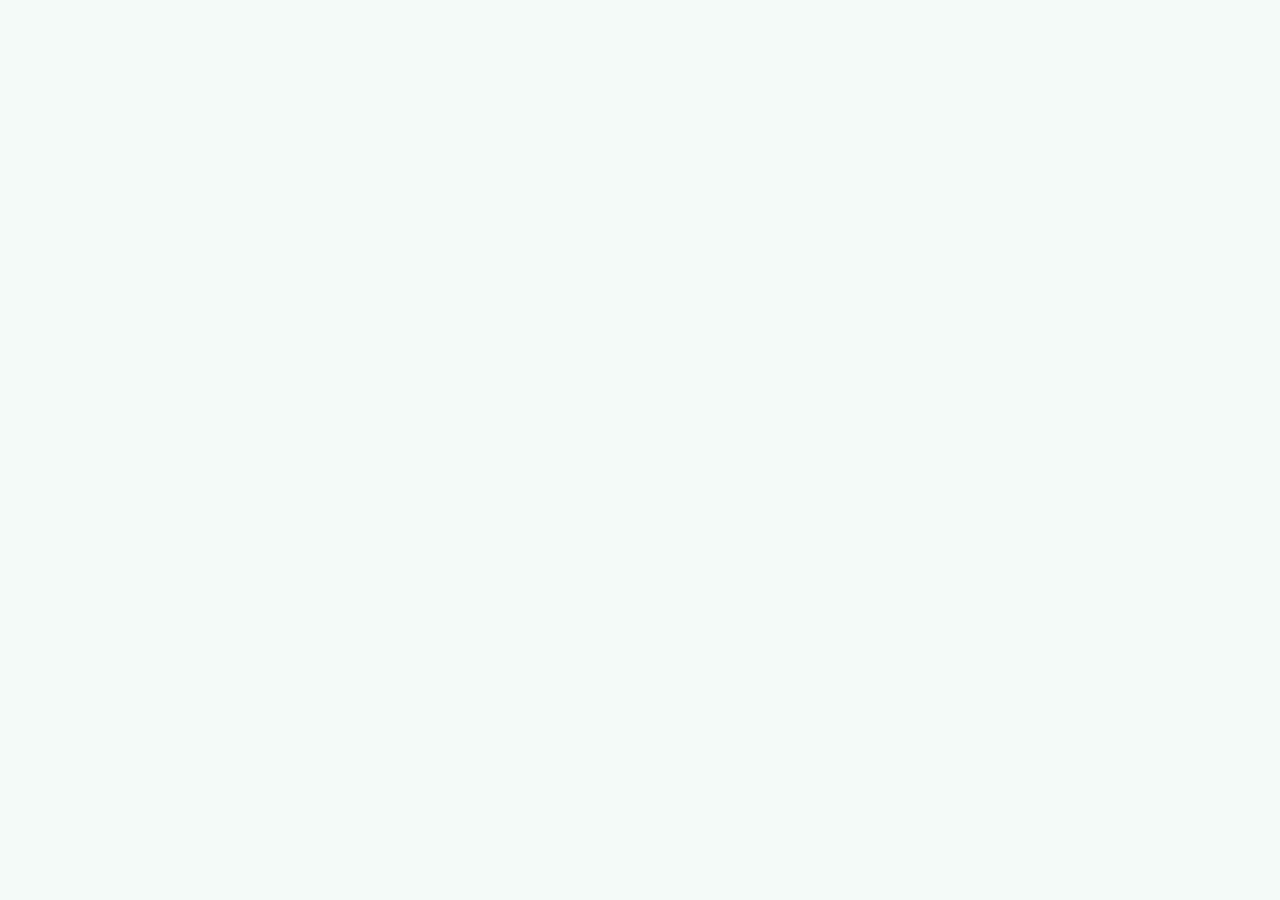
==== commit b7f0fa7d: "Add files via upload" ====
--- a/index.html
+++ b/index.html
@@ -1,223 +1,69 @@
-<!doctype html>
+<!DOCTYPE html>
 <html lang="pt-BR">
 <head>
-  <meta charset="UTF-8" />
-  <meta name="viewport" content="width=device-width, initial-scale=1.0, maximum-scale=1" />
-  <title>Radar Sky — Skilliu</title>
-  <meta name="description" content="Diagnóstico de maturidade digital para escolas — Skilliu Steam Education" />
-
-  <link href="https://fonts.cdnfonts.com/css/garet" rel="stylesheet" />
-  <link
-    rel="stylesheet"
-    href="https://cdnjs.cloudflare.com/ajax/libs/font-awesome/6.5.1/css/all.min.css"
-  />
-  <link rel="stylesheet" href="style.css" />
+<meta charset="UTF-8">
+<meta name="viewport" content="width=device-width, initial-scale=1.0">
+<title>SkilliBlocks — Área do Professor · Skilliu</title>
+<link rel="icon" type="image/png" href="../fotos/favicon.png">
+<link href="https://fonts.googleapis.com/css2?family=Nunito:wght@400;600;700;800;900&family=Urbanist:wght@400;600;700;800;900&display=swap" rel="stylesheet">
+<link rel="stylesheet" href="style.css">
+<link rel="stylesheet" href="https://cdnjs.cloudflare.com/ajax/libs/font-awesome/6.5.0/css/all.min.css">
 </head>
 <body>
+<!-- ══ SKILLIBLOCKS — HUB DO PROFESSOR (integrado, abre por cima do site) ══ -->
+<div id="skilliblocksHub" hidden>
 
-  <header class="nav">
-    <div class="nav-inner">
-      <button class="logo logo-btn" id="btnLogoHome" type="button">Skill<em>iu</em></button>
-      <div class="nav-actions">
-        <button class="btn btn-pill btn-sm" id="btnAbrirCadastroNav">
-          Começar <i class="fa-solid fa-arrow-right"></i>
-        </button>
-        <button class="btn btn-outline btn-sm nav-hidden" id="btnCancelarNav" type="button">
-          Cancelar
-        </button>
-        <button class="btn-icon nav-hidden" id="btnHomeNav" type="button" aria-label="Voltar ao início do diagnóstico" title="Voltar ao início do diagnóstico">
-          <i class="fa-solid fa-house"></i>
-        </button>
+  <nav class="main-nav">
+    <div class="nav-left-group">
+      <div class="logo">
+        <div class="logo-name"><span class="logo-skill">Skill</span><span class="logo-iu">iu</span></div>
+        <div class="logo-sub">Steam Education</div>
       </div>
+      <a href="#" class="nav-back" id="sbVoltarSite"><i class="fa-solid fa-arrow-left"></i> Voltar ao site</a>
     </div>
-  </header>
+    <div class="turma-bar" id="turmaBar"></div>
+  </nav>
 
-  <main>
+  <!-- TELA 1 — HOME (hero + carrossel de aulas) -->
+  <main id="viewHome">
+    <section class="sb-hero">
+      <span class="sb-eyebrow"><span class="dot"></span>Área do Professor</span>
+      <div class="sb-logo"><span class="sk">SKILLI</span><span class="bl">BLOCKS</span></div>
+      <span class="sb-turma-tag"><i class="fa-solid fa-graduation-cap"></i> Você está em: <span id="turmaTagNome">1º Ano</span></span>
+    </section>
 
-    <!-- ===================== HERO ===================== -->
-    <section class="screen active" id="screen-hero">
-      <div class="hero-glow"></div>
-      <div class="container hero-content">
-        <span class="eyebrow reveal"><i class="fa-solid fa-satellite-dish"></i> Diagnóstico gratuito</span>
-        <h1 class="reveal">Transforme a <em>Educação Digital</em> da Sua Escola</h1>
-        <p class="lead reveal">
-          Avalie o nível de maturidade em educação tecnológica com base na PNED e PNE.
-          Receba um diagnóstico completo e recomendações personalizadas para sua instituição.
-        </p>
-        <button class="btn btn-pill btn-lg reveal" id="btnIniciarHero">
-          Fazer o Diagnóstico Radar Sky <i class="fa-solid fa-arrow-right"></i>
-        </button>
+    <section class="aulas-wrap">
+      <div class="carousel">
+        <button class="car-arrow" id="carPrev" aria-label="Aula anterior"><i class="fa-solid fa-chevron-left"></i></button>
+        <div class="aulas-track" id="aulasTrack"></div>
+        <button class="car-arrow" id="carNext" aria-label="Próxima aula"><i class="fa-solid fa-chevron-right"></i></button>
+      </div>
+    </section>
+  </main>
 
-        <div class="hero-axes reveal">
-          <span><i class="fa-solid fa-clipboard-list"></i> Visão</span>
-          <span><i class="fa-solid fa-wifi"></i> Infraestrutura</span>
-          <span><i class="fa-solid fa-chalkboard-user"></i> Formação</span>
-          <span><i class="fa-solid fa-book-open"></i> Currículo</span>
-          <span><i class="fa-solid fa-globe"></i> Cultura Digital</span>
-          <span><i class="fa-solid fa-robot"></i> STEAM</span>
+  <!-- TELA 2 — VISUALIZADOR (aberto ao clicar numa aula) -->
+  <main id="viewViewer" hidden>
+    <nav class="viewer-bar">
+      <div class="vb-left">
+        <button class="vb-back" id="btnVoltarAulas"><i class="fa-solid fa-house"></i> Início</button>
+        <div class="vb-title">
+          <span class="t-turma" id="vbTurmaNome">1º Ano</span>
+          <span class="t-aula" id="vbAulaTitle">Carregando…</span>
         </div>
       </div>
-    </section>
-
-    <!-- ============= INTRO PÓS-CADASTRO ============= -->
-    <section class="screen" id="screen-radar-intro">
-      <div class="hero-glow"></div>
-      <div class="container radar-intro-content">
-        <span class="eyebrow"><i class="fa-solid fa-circle-check"></i> Cadastro confirmado</span>
-        <h2>Tudo pronto, <span id="nomeUsuarioIntro">educador(a)</span>!</h2>
-        <p class="lead">
-          Você vai responder 12 perguntas divididas em 6 eixos. Leva cerca de 10 a 15 minutos.
-          Ao final, você verá seu diagnóstico completo com gráfico em teia de aranha e recomendações.
-        </p>
-        <button class="btn btn-pill btn-lg" id="btnIniciarQuiz">
-          Iniciar Diagnóstico <i class="fa-solid fa-play"></i>
-        </button>
+      <div class="vb-pag">
+        <button class="vb-back-mini" id="btnVoltarMini" aria-label="Voltar ao início"><i class="fa-solid fa-house"></i></button>
+        <span class="vb-aula-num" id="vbAulaNum">Aula 1</span>
+        <button id="vbPrev" aria-label="Página anterior"><i class="fa-solid fa-chevron-left"></i></button>
+        <span><span id="vbPagAtual">1</span> / <span id="vbPagTotal">1</span></span>
+        <button id="vbNext" aria-label="Próxima página"><i class="fa-solid fa-chevron-right"></i></button>
       </div>
-    </section>
-
-    <!-- ===================== QUESTIONÁRIO ===================== -->
-    <section class="screen" id="screen-quiz">
-      <div class="container quiz-content">
-        <div class="quiz-header">
-          <div>
-            <p class="quiz-step-label">Eixo <span id="dimAtualNum">1</span> de 6</p>
-            <h2 id="dimTitulo">—</h2>
-          </div>
-          <div class="quiz-progress-info">
-            <span id="progressoTexto">0 de 12 respondidas</span>
-          </div>
-        </div>
-
-        <div class="progress-track">
-          <div class="progress-fill" id="progressFill"></div>
-        </div>
-
-        <div class="card questions-card" id="questionsContainer"></div>
-
-        <div class="quiz-nav">
-          <button class="btn btn-outline" id="btnAnterior">
-            <i class="fa-solid fa-arrow-left"></i> Anterior
-          </button>
-          <button class="btn btn-pill" id="btnProximo" disabled>
-            Próximo <i class="fa-solid fa-arrow-right"></i>
-          </button>
-        </div>
-      </div>
-    </section>
-
-    <!-- ===================== RESULTADOS ===================== -->
-    <section class="screen" id="screen-results">
-      <div class="container results-content">
-        <div class="results-header">
-          <span class="eyebrow"><i class="fa-solid fa-chart-simple"></i> Diagnóstico concluído</span>
-          <h2>Perfil de Maturidade Digital</h2>
-          <p class="lead" id="resultsSchoolName">—</p>
-        </div>
-
-        <div class="card score-card">
-          <div class="score-main">
-            <div class="score-number-wrap">
-              <span class="score-number" id="scoreGeral">0%</span>
-              <span class="score-level" id="scoreNivel">—</span>
-            </div>
-            <div class="score-bar-wrap">
-              <div class="progress-track lg">
-                <div class="progress-fill" id="scoreBarFill"></div>
-              </div>
-              <p class="score-desc" id="scoreDescricao"></p>
-            </div>
-          </div>
-        </div>
-
-        <div class="results-grid">
-          <div class="card radar-card">
-            <h3>Perfil em Teia de Aranha</h3>
-            <div id="radarChartWrap"></div>
-          </div>
-
-          <div class="card dims-card">
-            <h3>Resumo das Dimensões</h3>
-            <div id="dimensionsSummary"></div>
-          </div>
-        </div>
-
-        <div class="results-actions">
-          <button class="btn btn-outline" id="btnReiniciar">
-            <i class="fa-solid fa-rotate-left"></i> Nova avaliação
-          </button>
-          <button class="btn btn-pill" id="btnConsultoria">
-            <i class="fa-brands fa-whatsapp"></i> Pedir Consultoria
-          </button>
-        </div>
-      </div>
-    </section>
-
+    </nav>
+    <div class="viewer-scroll" id="viewerScroll"></div>
   </main>
 
-  <!-- ===================== MODAL DE CADASTRO ===================== -->
-  <div class="modal-overlay" id="modalOverlay">
-    <div class="modal-card">
-      <button class="modal-close" id="modalClose" aria-label="Fechar">
-        <i class="fa-solid fa-xmark"></i>
-      </button>
+</div>
 
-      <div class="modal-head">
-        <span class="eyebrow"><i class="fa-solid fa-satellite-dish"></i> Radar Sky</span>
-        <h3>Antes de começar, conta pra gente:</h3>
-        <p>Seus dados são usados só para enviar o diagnóstico e, se você quiser, um contato de nossa equipe.</p>
-      </div>
-
-      <form id="formCadastro" novalidate>
-        <div class="field">
-          <label for="inputNome">Nome completo</label>
-          <input type="text" id="inputNome" name="nome" placeholder="Seu nome" autocomplete="name" />
-          <span class="field-error" id="erroNome"></span>
-        </div>
-
-        <div class="field">
-          <label for="inputEmail">E-mail</label>
-          <input type="email" id="inputEmail" name="email" placeholder="voce@escola.com.br" autocomplete="email" />
-          <span class="field-error" id="erroEmail"></span>
-        </div>
-
-        <div class="field">
-          <label for="inputProfissao">Profissão</label>
-          <select id="inputProfissao" name="profissao">
-            <option value="" disabled selected>Selecione uma opção</option>
-            <option value="Professor(a)">Professor(a)</option>
-            <option value="Coordenador(a)">Coordenador(a)</option>
-            <option value="Diretor(a)">Diretor(a)</option>
-            <option value="Gestor Municipal">Gestor Municipal</option>
-            <option value="Outro">Outro</option>
-          </select>
-          <span class="field-error" id="erroProfissao"></span>
-        </div>
-
-        <div class="field">
-          <label for="inputWhatsapp">WhatsApp</label>
-          <input type="tel" id="inputWhatsapp" name="whatsapp" placeholder="(00) 00000-0000" inputmode="numeric" />
-          <span class="field-error" id="erroWhatsapp"></span>
-        </div>
-
-        <label class="checkbox-field">
-          <input type="checkbox" id="inputPrivacidade" name="privacidade" />
-          <span>Li e aceito a <a href="#" target="_blank" rel="noopener">Política de Privacidade</a> da Skilliu.</span>
-        </label>
-        <span class="field-error" id="erroPrivacidade"></span>
-
-        <button type="submit" class="btn btn-pill btn-block">
-          Confirmar e continuar <i class="fa-solid fa-arrow-right"></i>
-        </button>
-      </form>
-    </div>
-  </div>
-
-  <footer class="site-footer">
-    <div class="container">
-      <p>© 2026 Skilliu — Steam Education · Alinhado à BNCC · PNED · ODS da Agenda 2030</p>
-    </div>
-  </footer>
-
-  <script src="script.js"></script>
+<script src="script.js"></script>
 </body>
 </html>
--- a/style.css
+++ b/style.css
@@ -1,826 +1,298 @@
-/* =========================================================
-   RADAR SKY — SKILLIU
-   Identidade visual: verde #32a557 / azul-marinho #152b55
-   Fontes: Urbanist (títulos) + Nunito (corpo)
-   ========================================================= */
-
-:root {
-  --g1: #32a557;
-  --g2: #28904a;
-  --g3: #8de6a7;
-  --g4: #c8f5d8;
-  --b1: #152b55;
-  --b2: #1e3d6e;
-  --b3: #3a5f95;
-  --off: #f4faf6;
-  --white: #ffffff;
-
-  --amber: #d99a3a;
-  --amber-bg: #fbf1de;
-  --rust: #c65b3c;
-  --rust-bg: #fbe8e1;
-
-  --radius-card: 22px;
-  --radius-pill: 100px;
-  --shadow-soft: 0 10px 30px rgba(21, 43, 85, 0.08);
-  --shadow-card: 0 4px 18px rgba(21, 43, 85, 0.06);
-
-  --font-display: "Garet", sans-serif;
-  --font-body: "Garet", sans-serif;
-}
-
-* {
-  box-sizing: border-box;
-}
-
-html {
-  scroll-behavior: smooth;
-}
-
-body {
-  margin: 0;
-  font-family: var(--font-body);
-  background: var(--off);
-  color: var(--b1);
-  -webkit-font-smoothing: antialiased;
-}
-
-img {
-  max-width: 100%;
-  display: block;
-}
-
-.container {
-  width: 100%;
-  max-width: 1080px;
-  margin: 0 auto;
-  padding: 0 1.25rem;
-}
-
-h1, h2, h3, h4 {
-  font-family: var(--font-display);
-  font-weight: 800;
-  color: var(--b1);
-  line-height: 1.15;
-  margin: 0 0 0.6rem;
-}
-
-em {
-  font-style: normal;
-  background: linear-gradient(90deg, var(--g1), var(--b3));
-  -webkit-background-clip: text;
-  background-clip: text;
-  color: transparent;
-}
-
-p {
-  margin: 0 0 1rem;
-  line-height: 1.6;
-}
-
-a {
-  color: var(--g2);
-}
-
-/* ---------------- Reveal on load ---------------- */
-.reveal {
-  opacity: 0;
-  transform: translateY(14px);
-  animation: revealIn 0.6s ease forwards;
-}
-.reveal:nth-child(1) { animation-delay: 0.05s; }
-.reveal:nth-child(2) { animation-delay: 0.15s; }
-.reveal:nth-child(3) { animation-delay: 0.25s; }
-.reveal:nth-child(4) { animation-delay: 0.35s; }
-
-@keyframes revealIn {
-  to {
-    opacity: 1;
-    transform: translateY(0);
+:root{
+  --g1:#32a557;--g2:#28904a;--g3:#8de6a7;--g4:#c8f5d8;
+  --b1:#152b55;--b2:#1e3d6e;--b3:#3a5f95;
+  --off:#f4faf6;--white:#fff;
+  --border:rgba(50,165,87,.13);
+  --shadow:rgba(21,43,85,.08);
+}
+*{margin:0;padding:0;box-sizing:border-box;}
+html{scroll-behavior:smooth;}
+body{font-family:'Nunito',sans-serif;background:var(--off);color:var(--b1);overflow-x:hidden;}
+
+/* ══════════════════════════════════════════════════════════════
+   SKILLIBLOCKS — HUB DO PROFESSOR (integrado ao site oficial)
+   Todo o bloco abaixo é escopado dentro de #skilliblocksHub,
+   então não interfere em nenhum estilo já existente no site.
+   Abre como uma camada em tela cheia por cima do site principal.
+   ══════════════════════════════════════════════════════════════ */
+
+#skilliblocksHub{
+  position:fixed; inset:0; z-index:2000;
+  background:var(--off); color:var(--b1);
+  overflow-y:auto; -webkit-overflow-scrolling:touch;
+}
+#skilliblocksHub[hidden]{display:none !important;}
+body.sb-hub-open{overflow:hidden;}
+
+#skilliblocksHub .nav-left-group{
+  display:flex; align-items:center; gap:1.1rem; flex-wrap:wrap;
+}
+
+#skilliblocksHub a { text-decoration:none;color:inherit; }
+#skilliblocksHub button { font-family:inherit;cursor:pointer;border:none;background:none; }
+#skilliblocksHub ul { list-style:none; }
+#skilliblocksHub nav { position:fixed;top:16px;left:50%;transform:translateX(-50%);
+  z-index:300;display:flex;align-items:center;justify-content:space-between;
+  gap:1rem; flex-wrap:wrap;
+  padding:.7rem 1.4rem;width:min(1140px,94vw);
+  background:rgba(244,250,246,.85);backdrop-filter:blur(24px);
+  border:1px solid var(--border);border-radius:100px;
+  box-shadow:0 4px 24px var(--shadow); }
+#skilliblocksHub .logo { display:flex;flex-direction:column;line-height:1; }
+#skilliblocksHub .logo-name { font-family:'Urbanist',sans-serif;font-size:1.55rem;font-weight:900;letter-spacing:-.5px; }
+#skilliblocksHub .logo-skill { color:var(--g1); }
+#skilliblocksHub .logo-iu { color:var(--b1); }
+#skilliblocksHub .logo-sub { font-size:.52rem;font-weight:700;letter-spacing:.2em;text-transform:uppercase;color:var(--b3);opacity:.7;margin-top:.1rem; }
+#skilliblocksHub .nav-back { display:flex;align-items:center;gap:.5rem;
+  font-weight:800;font-size:.85rem;color:var(--b1);
+  padding:.5rem 1.1rem;border-radius:100px;transition:background .2s; }
+#skilliblocksHub .nav-back:hover { background:rgba(21,43,85,.06); }
+#skilliblocksHub .turma-bar { display:flex; align-items:center; gap:.35rem; flex-wrap:wrap; justify-content:flex-end;
+  flex:1 1 auto; }
+#skilliblocksHub .tb-label { color:var(--b3); font-weight:800; font-size:.62rem;
+  letter-spacing:.12em; text-transform:uppercase; padding:0 .5rem; }
+#skilliblocksHub .tb-pill { border:1.5px solid transparent; background:transparent;
+  color:var(--b2); font-weight:800; font-size:.76rem;
+  padding:.4rem .9rem; border-radius:100px; transition:all .2s; white-space:nowrap; }
+#skilliblocksHub .tb-pill:hover { background:rgba(50,165,87,.08); }
+#skilliblocksHub .tb-pill.active { background:var(--g1); color:#fff; box-shadow:0 4px 14px rgba(50,165,87,.35); }
+body.sb-viewer-mode #skilliblocksHub nav.main-nav { display:none; }
+#skilliblocksHub .sb-hero { min-height:24vh; display:flex; flex-direction:column; align-items:center; justify-content:center;
+  text-align:center; padding:6rem 5vw 1rem;
+  background:var(--off); position:relative; overflow:hidden; }
+#skilliblocksHub .sb-hero::before { content:''; position:absolute; top:-200px; right:-100px; width:600px; height:600px;
+  border-radius:50%; background:radial-gradient(circle,rgba(141,230,167,.35),transparent 65%);
+  pointer-events:none; }
+#skilliblocksHub .sb-hero::after { content:''; position:absolute; bottom:-220px; left:-140px; width:520px; height:520px;
+  border-radius:50%; background:radial-gradient(circle,rgba(21,43,85,.08),transparent 65%);
+  pointer-events:none; }
+#skilliblocksHub .sb-eyebrow { position:relative; z-index:1;
+  display:inline-flex; align-items:center; gap:.5rem;
+  background:rgba(50,165,87,.08); border:1px solid rgba(50,165,87,.2);
+  color:var(--g2); font-weight:800; font-size:.72rem; letter-spacing:.12em; text-transform:uppercase;
+  padding:.4rem 1.1rem; border-radius:100px; margin-bottom:.9rem; }
+#skilliblocksHub .sb-eyebrow .dot { width:6px;height:6px;border-radius:50%;background:var(--g1); }
+#skilliblocksHub .sb-logo { position:relative; z-index:1;
+  font-family:'Urbanist',sans-serif; font-weight:900;
+  font-size:clamp(2.4rem,7vw,4.6rem); line-height:1; letter-spacing:-.01em; }
+#skilliblocksHub .sb-logo .sk { color:var(--g1); }
+#skilliblocksHub .sb-logo .bl { color:var(--b1); }
+#skilliblocksHub .sb-turma-tag { position:relative; z-index:1; margin-top:1rem;
+  display:inline-flex; align-items:center; gap:.6rem;
+  background:#fff; border:1px solid var(--border);
+  padding:.5rem 1.3rem; border-radius:100px; box-shadow:0 4px 20px var(--shadow);
+  color:var(--b1); font-weight:800; font-size:.82rem; }
+#skilliblocksHub .sb-turma-tag i { color:var(--g1); }
+#skilliblocksHub .aulas-wrap { padding:.5rem 0 2rem; }
+#skilliblocksHub .carousel { max-width:1140px; margin:0 auto; padding:0 5vw;
+  display:flex; align-items:center; gap:1rem; }
+#skilliblocksHub .car-arrow { flex-shrink:0; width:46px; height:46px; border-radius:50%;
+  background:#fff; border:1.5px solid var(--border); color:var(--b1);
+  display:flex; align-items:center; justify-content:center; font-size:1rem;
+  box-shadow:0 6px 20px var(--shadow); transition:all .2s; }
+#skilliblocksHub .car-arrow:hover { background:var(--g1); color:#fff; border-color:var(--g1); transform:scale(1.06); }
+#skilliblocksHub .aulas-track { display:flex; gap:1.1rem; overflow-x:auto; scroll-behavior:smooth;
+  padding:.6rem .2rem 1.2rem; scrollbar-width:none; }
+#skilliblocksHub .aulas-track::-webkit-scrollbar { display:none; }
+#skilliblocksHub .aula-card { scroll-snap-align:center;
+  position:relative;
+  flex:0 0 176px;
+  background:#fff; border-radius:18px;
+  overflow:visible; cursor:pointer;
+  opacity:.55; transform:scale(.88);
+  transition:transform .35s cubic-bezier(.22,.85,.3,1.1), opacity .35s, box-shadow .35s; }
+#skilliblocksHub .aula-card::before,
+#skilliblocksHub .aula-card::after { content:''; position:absolute; left:8%; right:8%; height:100%;
+  border-radius:18px; background:#fff; border:1.5px solid var(--border);
+  z-index:-1; transition:opacity .3s, transform .3s; }
+#skilliblocksHub .aula-card::before { bottom:-5px; transform:scale(.97); opacity:.7; }
+#skilliblocksHub .aula-card::after { bottom:-10px; transform:scale(.93); opacity:.4; }
+#skilliblocksHub .aula-card.active::before,
+#skilliblocksHub .aula-card.active::after { opacity:0; }
+#skilliblocksHub .aula-card.active { opacity:1; transform:scale(1) translateY(-4px);
+  box-shadow:0 22px 46px var(--shadow), 0 0 0 3px rgba(50,165,87,.16); }
+#skilliblocksHub .aula-capa { position:relative; height:128px;
+  border:1.5px solid var(--border); border-bottom:none; border-radius:18px 18px 0 0;
+  color:#fff; overflow:hidden;
+  padding:.75rem .8rem;
+  display:flex; flex-direction:column; justify-content:space-between; }
+#skilliblocksHub .aula-capa::before { content:''; position:absolute; inset:0;
+  background:linear-gradient(200deg,rgba(255,255,255,.16),transparent 55%);
+  pointer-events:none; }
+#skilliblocksHub .capa-top { position:relative; z-index:1; display:flex; align-items:center; justify-content:space-between; }
+#skilliblocksHub .capa-index { background:rgba(255,255,255,.24); backdrop-filter:blur(3px);
+  font-family:'Urbanist',sans-serif; font-weight:800; font-size:.62rem; letter-spacing:.03em;
+  padding:.24rem .56rem; border-radius:100px; }
+#skilliblocksHub .capa-play { width:22px; height:22px; border-radius:50%;
+  background:rgba(255,255,255,.24); display:flex; align-items:center; justify-content:center;
+  font-size:.55rem; transition:background .25s; }
+#skilliblocksHub .aula-card.active .capa-play { background:rgba(255,255,255,.42); }
+#skilliblocksHub .capa-mock { position:relative; z-index:1; display:flex; flex-direction:column; gap:.34rem; }
+#skilliblocksHub .capa-mock .m-line { height:6px; border-radius:4px; background:rgba(255,255,255,.4); }
+#skilliblocksHub .capa-mock .m-line.w1 { width:72%; }
+#skilliblocksHub .capa-mock .m-line.w2 { width:48%; }
+#skilliblocksHub .capa-mock .m-line.w3 { width:60%; background:rgba(255,255,255,.26); }
+#skilliblocksHub .aula-info { padding:.85rem .95rem 1rem; border:1.5px solid var(--border); border-top:none; border-radius:0 0 18px 18px; }
+#skilliblocksHub .aula-tag { font-size:.6rem; font-weight:800; letter-spacing:.1em; text-transform:uppercase; color:var(--g2); display:block; margin-bottom:.25rem; }
+#skilliblocksHub .aula-title { font-family:'Urbanist',sans-serif; font-weight:800; font-size:.85rem; color:var(--b1); line-height:1.28; }
+#skilliblocksHub .aula-cta { display:flex; align-items:center; justify-content:center; gap:.35rem;
+  max-height:0; opacity:0; overflow:hidden;
+  margin-top:0; text-align:center;
+  background:var(--g1); color:#fff; font-weight:800; font-size:.72rem;
+  padding:0 .45rem; border-radius:100px;
+  transition:max-height .3s ease, opacity .25s ease .05s, margin-top .3s ease, padding .3s ease; }
+#skilliblocksHub .aula-card.active .aula-cta { max-height:2.4rem; opacity:1; margin-top:.65rem; padding:.5rem .45rem; }
+#skilliblocksHub .c0 { background:linear-gradient(135deg,var(--g1),var(--g2)); }
+#skilliblocksHub .c1 { background:linear-gradient(135deg,var(--b2),var(--b1)); }
+#skilliblocksHub .c2 { background:linear-gradient(135deg,var(--g3),var(--g1)); }
+#skilliblocksHub .c3 { background:linear-gradient(135deg,var(--b3),var(--b2)); }
+#skilliblocksHub .viewer-bar { position:fixed; top:0; left:0; right:0; z-index:400;
+  display:flex; align-items:center; justify-content:center; gap:1rem; flex-wrap:wrap;
+  padding:1rem 5vw; transform:none;
+  background:rgba(244,250,246,.95); backdrop-filter:blur(20px);
+  border-bottom:1px solid var(--border); }
+/* barra minimalista: só a linha de baixo (casinha + turma/aula + paginação) fica visível */
+#skilliblocksHub .vb-left { display:none; }
+#skilliblocksHub .vb-back { display:flex; align-items:center; gap:.4rem;
+  background:#fff; border:1px solid var(--border);
+  padding:.5rem 1rem; border-radius:100px;
+  font-weight:800; font-size:.8rem; color:var(--b1); flex-shrink:0; box-shadow:0 4px 14px var(--shadow); }
+#skilliblocksHub .vb-title .t-turma { font-size:.6rem; font-weight:800; letter-spacing:.1em; text-transform:uppercase; color:var(--g2); display:block; }
+#skilliblocksHub .vb-title .t-aula { font-family:'Urbanist',sans-serif; font-weight:800; font-size:.92rem; white-space:nowrap; overflow:hidden; text-overflow:ellipsis; max-width:46vw; display:block; }
+#skilliblocksHub .vb-pag { display:flex; align-items:center; gap:.6rem; font-weight:800; font-size:.8rem; color:var(--b1); flex-shrink:0; }
+#skilliblocksHub .vb-back-mini { width:34px; height:34px; border-radius:50%; border:1px solid var(--border);
+  background:#fff; color:var(--g2); display:flex; align-items:center; justify-content:center;
+  box-shadow:0 4px 14px var(--shadow); transition:all .2s; }
+#skilliblocksHub .vb-back-mini:hover { background:var(--g1); color:#fff; border-color:var(--g1); }
+#skilliblocksHub .vb-aula-num { background:rgba(50,165,87,.1); color:var(--g2);
+  padding:.35rem .8rem; border-radius:100px; font-weight:800; font-size:.76rem;
+  white-space:nowrap; }
+#skilliblocksHub .vb-pag button { width:34px; height:34px; border-radius:50%; border:1px solid var(--border);
+  background:#fff; color:var(--b1); display:flex; align-items:center; justify-content:center;
+  box-shadow:0 4px 14px var(--shadow); transition:all .2s; }
+#skilliblocksHub .vb-pag button:hover:not(:disabled) { background:var(--g1); color:#fff; border-color:var(--g1); }
+#skilliblocksHub .vb-pag button:disabled { opacity:.3; }
+#skilliblocksHub .viewer-scroll { position:fixed; inset:0;
+  overflow-y:auto; overflow-x:hidden;
+  scroll-behavior:smooth; }
+#skilliblocksHub .viewer-slide { box-sizing:border-box;
+  display:flex; flex-direction:column; align-items:center; justify-content:flex-start;
+  padding:1.6rem 1.2rem 0; }
+#skilliblocksHub .viewer-slide:first-child { padding-top:6.5rem; }
+#skilliblocksHub .viewer-slide:last-child { padding-bottom:3.5rem; }
+#skilliblocksHub .viewer-slide:not(:first-child)::before { content:''; display:block; width:min(760px,94%);
+  border-top:1px dashed var(--border);
+  margin:0 auto 1.6rem; }
+#skilliblocksHub .pdf-page { position:relative; overflow:hidden;
+  background:#fff; border:1px solid var(--border); border-radius:18px;
+  box-shadow:0 14px 50px var(--shadow);
+  padding:2.6rem clamp(1.3rem,4vw,3.2rem) 3.6rem;
+  width:100%; max-width:760px;
+  -webkit-user-select:none; user-select:none; }
+#skilliblocksHub .pdf-corner { position:absolute; bottom:-46px; right:-46px; width:120px; height:120px;
+  border-radius:50%; background:var(--g1); }
+#skilliblocksHub .pdf-pagenum { position:absolute; bottom:.9rem; right:1.1rem;
+  color:#fff; font-weight:800; font-size:.9rem; z-index:1; }
+#skilliblocksHub .pdf-capa { display:flex; flex-direction:column; justify-content:center; align-items:center;
+  text-align:center; min-height:560px; position:relative; }
+#skilliblocksHub .pdf-capa .capa-icon { width:64px; height:64px; border-radius:50%;
+  background:var(--g4); color:var(--g1);
+  display:flex; align-items:center; justify-content:center;
+  font-size:1.6rem; margin-bottom:1.2rem; }
+#skilliblocksHub .pdf-capa .kit { font-weight:800; font-size:.78rem; letter-spacing:.14em; text-transform:uppercase; color:var(--g2); margin-bottom:.7rem; }
+#skilliblocksHub .pdf-capa h1 { font-family:'Urbanist',sans-serif; font-weight:900; font-size:clamp(1.6rem,4vw,2.3rem); color:var(--b1); line-height:1.2; max-width:520px; }
+#skilliblocksHub .pdf-capa .capa-divider { width:56px; height:4px; border-radius:4px; background:var(--g1); margin:1.3rem 0 1.1rem; }
+#skilliblocksHub .pdf-capa .meta { color:var(--b3); font-weight:700; font-size:.88rem; }
+#skilliblocksHub .pdf-capa .capa-badge { margin-top:1.1rem; display:inline-block;
+  background:rgba(50,165,87,.08); border:1px solid rgba(50,165,87,.2); color:var(--g2);
+  font-weight:800; font-size:.72rem; letter-spacing:.06em;
+  padding:.4rem 1rem; border-radius:100px; }
+#skilliblocksHub .pdf-capa .brand { margin-top:2.6rem; }
+#skilliblocksHub .pdf-capa .brand .sb { font-family:'Urbanist',sans-serif; font-weight:900; font-size:1.3rem; }
+#skilliblocksHub .pdf-capa .brand .sb .sk { color:var(--g1); }
+#skilliblocksHub .pdf-capa .brand .sb .bl { color:var(--b1); }
+#skilliblocksHub .pdf-capa .brand .steam { font-size:.68rem; font-weight:800; letter-spacing:.18em; text-transform:uppercase; color:var(--b3); margin-top:.2rem; }
+#skilliblocksHub .pdf-h2 { font-family:'Urbanist',sans-serif; font-weight:900; font-size:1.5rem; color:var(--g1); margin-bottom:1.4rem; }
+#skilliblocksHub .pdf-field { border:1.5px solid var(--b1); border-radius:100px;
+  padding:.9rem 1.4rem; font-weight:600; color:var(--b2); margin-bottom:1rem; font-size:.9rem; }
+#skilliblocksHub .pdf-field.split { display:flex; justify-content:space-between; }
+#skilliblocksHub .pdf-boxtext { border:1.5px solid var(--b1); border-radius:16px; padding:1.2rem 1.4rem;
+  font-size:.85rem; line-height:1.7; color:var(--b2); margin:1.2rem 0; }
+#skilliblocksHub .pdf-center { text-align:center; font-weight:700; font-size:.86rem; color:var(--b2); margin:1rem 0; }
+#skilliblocksHub .pdf-ribbon-title { display:inline-block; background:var(--g3); color:var(--b1);
+  font-family:'Urbanist',sans-serif; font-weight:900; font-size:1.5rem;
+  padding:.6rem 2rem .6rem 1rem;
+  clip-path:polygon(0 0,100% 0,92% 50%,100% 100%,0 100%);
+  margin-bottom:1.6rem; }
+#skilliblocksHub .sumario-item { margin-bottom:1.1rem; }
+#skilliblocksHub .sumario-item .si-title { font-weight:800; font-size:.94rem; color:var(--b1); }
+#skilliblocksHub .sumario-item .si-title em { color:var(--g1); font-style:normal; }
+#skilliblocksHub .sumario-item .si-link { cursor:pointer; display:inline-block; transition:color .2s; }
+#skilliblocksHub .sumario-item .si-link:hover,
+#skilliblocksHub .sumario-item .si-link:focus-visible { color:var(--b2); text-decoration:underline; }
+#skilliblocksHub .sumario-item .si-link:hover em,
+#skilliblocksHub .sumario-item .si-link:focus-visible em { color:var(--b2); text-decoration:underline; }
+#skilliblocksHub .sumario-item .si-line { font-weight:800; font-size:.8rem; color:var(--b1); margin-top:.3rem; }
+#skilliblocksHub .sumario-item .si-desc { font-size:.82rem; color:var(--b2); margin-top:.15rem; line-height:1.5; }
+#skilliblocksHub .aula-ribbon { display:inline-flex; align-items:center; gap:.5rem;
+  background:var(--g1); color:#fff; font-weight:800; font-size:.78rem;
+  padding:.4rem 1rem .4rem 1.1rem; border-radius:6px;
+  clip-path:polygon(0 0,88% 0,100% 50%,88% 100%,0 100%);
+  margin-bottom:1rem; }
+#skilliblocksHub .pdf-page h3.aula-title { font-family:'Urbanist',sans-serif; font-weight:900; font-size:1.55rem; color:var(--g1); margin-bottom:.35rem; }
+#skilliblocksHub .pdf-page .aula-meta { color:var(--b3); font-weight:700; font-size:.82rem; margin-bottom:1.3rem; }
+#skilliblocksHub .pdf-page h4 { font-family:'Urbanist',sans-serif; font-weight:900; font-size:1.05rem; color:var(--b1); margin:1.3rem 0 .6rem; }
+#skilliblocksHub .pdf-page p { font-size:.92rem; line-height:1.7; color:var(--b2); margin-bottom:.7rem; }
+#skilliblocksHub .pdf-table { width:100%; border-collapse:collapse; margin:.6rem 0 1rem; font-size:.82rem; }
+#skilliblocksHub .pdf-table th { background:var(--g3); color:var(--b1); text-align:left; padding:.6rem .8rem; font-weight:800; }
+#skilliblocksHub .pdf-table td { padding:.6rem .8rem; border-bottom:1px solid var(--border); color:var(--b2); vertical-align:top; }
+#skilliblocksHub .pdf-table tr:nth-child(even) td { background:rgba(50,165,87,.04); }
+#skilliblocksHub .pdf-note { color:var(--b3); font-style:italic; font-size:.82rem; margin-bottom:.5rem; }
+#skilliblocksHub .pdf-quote { background:rgba(50,165,87,.06); border-left:3px solid var(--g1); border-radius:0 12px 12px 0;
+  padding:1rem 1.2rem; font-size:.9rem; line-height:1.7; color:var(--b1); margin-bottom:1rem; }
+#skilliblocksHub .pdf-dark { background:var(--b1); color:#fff; border-radius:16px;
+  padding:1.2rem 1.4rem; margin-bottom:1rem; }
+#skilliblocksHub .pdf-dark .dk-label { font-family:'Urbanist',sans-serif; font-weight:900; font-size:.95rem; margin-bottom:.4rem; display:block; }
+#skilliblocksHub .pdf-dark p { color:rgba(255,255,255,.88); margin:0; font-size:.88rem; }
+#skilliblocksHub .pdf-banner { background:var(--g3); padding:1rem 1.2rem; border-radius:12px; margin:1.2rem 0 .8rem; }
+#skilliblocksHub .pdf-banner h4 { margin:0; color:var(--b1); }
+#skilliblocksHub .pdf-page ul.reflex { margin:0 0 1rem .2rem; }
+#skilliblocksHub .pdf-page ul.reflex li { font-size:.9rem; color:var(--b2); line-height:1.7; margin-bottom:.4rem; padding-left:1.1rem; position:relative; }
+#skilliblocksHub .pdf-page ul.reflex li::before { content:'•'; position:absolute; left:0; color:var(--g1); font-weight:900; }
+#skilliblocksHub .viewer-dots { display:flex; justify-content:center; gap:.35rem; margin-top:1.4rem; }
+#skilliblocksHub .viewer-dots span { width:6px; height:6px; border-radius:50%; background:var(--border); }
+#skilliblocksHub .viewer-dots span.on { background:var(--g1); width:18px; border-radius:6px; }
+/* ══ Responsivo — mesmo padrão de breakpoints do site oficial (1024px / 480px) ══ */
+@media(max-width:1024px){
+  #skilliblocksHub nav{
+    flex-direction:column; align-items:stretch; gap:.7rem;
+    padding:.75rem 1.1rem; width:94vw; top:12px; border-radius:22px;
   }
-}
-
-/* ---------------- Eyebrow ---------------- */
-.eyebrow {
-  display: inline-flex;
-  align-items: center;
-  gap: 0.5rem;
-  padding: 0.4rem 1rem;
-  border-radius: var(--radius-pill);
-  background: var(--g4);
-  color: var(--g2);
-  font-weight: 800;
-  font-size: 0.8rem;
-  letter-spacing: 0.02em;
-  margin-bottom: 1.1rem;
-}
-
-/* ---------------- Buttons ---------------- */
-.btn {
-  font-family: var(--font-body);
-  font-weight: 800;
-  font-size: 0.98rem;
-  border: none;
-  cursor: pointer;
-  display: inline-flex;
-  align-items: center;
-  justify-content: center;
-  gap: 0.55rem;
-  padding: 0.85rem 1.7rem;
-  border-radius: var(--radius-pill);
-  background: var(--g1);
-  color: var(--white);
-  transition: transform 0.15s ease, box-shadow 0.15s ease, background 0.15s ease, opacity 0.15s ease;
-  box-shadow: 0 6px 18px rgba(50, 165, 87, 0.28);
-}
-.btn:hover {
-  background: var(--g2);
-  transform: translateY(-2px);
-  box-shadow: 0 10px 22px rgba(50, 165, 87, 0.34);
-}
-.btn:disabled {
-  opacity: 0.45;
-  cursor: not-allowed;
-  transform: none;
-  box-shadow: none;
-}
-.btn-pill { border-radius: var(--radius-pill); }
-.btn-lg { padding: 1.05rem 2.2rem; font-size: 1.05rem; }
-.btn-sm { padding: 0.55rem 1.15rem; font-size: 0.85rem; box-shadow: none; }
-.btn-block { width: 100%; margin-top: 0.4rem; }
-
-.btn-outline {
-  background: transparent;
-  color: var(--b1);
-  border: 2px solid rgba(21, 43, 85, 0.15);
-  box-shadow: none;
-}
-.btn-outline:hover {
-  background: rgba(21, 43, 85, 0.05);
-  color: var(--b1);
-  box-shadow: none;
-  transform: translateY(-2px);
-}
-
-/* ---------------- Nav ---------------- */
-.nav {
-  position: sticky;
-  top: 0;
-  z-index: 40;
-  backdrop-filter: blur(14px);
-  -webkit-backdrop-filter: blur(14px);
-  background: rgba(244, 250, 246, 0.75);
-  border-bottom: 1px solid rgba(21, 43, 85, 0.06);
-}
-.nav-inner {
-  max-width: 1080px;
-  margin: 0 auto;
-  padding: 0.9rem 1.25rem;
-  display: flex;
-  align-items: center;
-  justify-content: space-between;
-  gap: 1rem;
-}
-.logo {
-  font-family: var(--font-display);
-  font-weight: 900;
-  font-size: 1.4rem;
-  letter-spacing: -0.02em;
-  color: var(--g1);
-}
-.logo-btn {
-  border: none;
-  background: none;
-  padding: 0;
-  cursor: pointer;
-}
-.logo em {
-  background: none;
-  -webkit-text-fill-color: initial;
-  color: var(--b1);
-}
-.nav-actions {
-  display: flex;
-  align-items: center;
-  gap: 0.6rem;
-}
-.nav-hidden {
-  display: none !important;
-}
-.btn-icon {
-  width: 40px;
-  height: 40px;
-  border-radius: 50%;
-  border: 2px solid rgba(21, 43, 85, 0.12);
-  background: var(--white);
-  color: var(--b1);
-  cursor: pointer;
-  display: flex;
-  align-items: center;
-  justify-content: center;
-  font-size: 1rem;
-  transition: background 0.15s ease, border-color 0.15s ease;
-}
-.btn-icon:hover {
-  background: var(--g4);
-  border-color: var(--g3);
-  color: var(--g2);
-}
-
-/* ---------------- Screens ---------------- */
-.screen {
-  display: none;
-  min-height: calc(100vh - 64px);
-  padding: 3.5rem 0 4rem;
-  position: relative;
-  overflow: hidden;
-}
-.screen.active {
-  display: block;
-}
-
-.hero-glow {
-  position: absolute;
-  top: -120px;
-  right: -120px;
-  width: 420px;
-  height: 420px;
-  border-radius: 50%;
-  background: radial-gradient(circle, var(--g3) 0%, transparent 70%);
-  opacity: 0.5;
-  pointer-events: none;
-}
-
-/* ---------------- Hero ---------------- */
-.hero-content {
-  max-width: 720px;
-  text-align: center;
-  margin: 0 auto;
-}
-.hero-content h1 {
-  font-size: clamp(2.5rem, 6.5vw, 4rem);
-  letter-spacing: -0.01em;
-  margin-bottom: 1.25rem;
-}
-.hero-content .lead {
-  font-size: 1.05rem;
-  color: rgba(21, 43, 85, 0.68);
-  max-width: 540px;
-  margin: 0 auto 2rem;
-}
-.hero-axes {
-  display: flex;
-  flex-wrap: wrap;
-  justify-content: center;
-  gap: 0.6rem;
-  margin-top: 2.5rem;
-}
-.hero-axes span {
-  display: inline-flex;
-  align-items: center;
-  gap: 0.45rem;
-  background: var(--white);
-  border: 1px solid rgba(21, 43, 85, 0.08);
-  padding: 0.5rem 1rem;
-  border-radius: var(--radius-pill);
-  font-weight: 700;
-  font-size: 0.85rem;
-  color: var(--b2);
-  box-shadow: var(--shadow-card);
-}
-.hero-axes i {
-  color: var(--g1);
-}
-
-/* ---------------- Radar intro ---------------- */
-.radar-intro-content {
-  max-width: 640px;
-  text-align: center;
-  margin: 0 auto;
-}
-.radar-intro-content h2 {
-  font-size: clamp(1.7rem, 4vw, 2.4rem);
-}
-.radar-intro-content .lead {
-  color: rgba(21, 43, 85, 0.72);
-  margin-bottom: 2.2rem;
-}
-#nomeUsuarioIntro {
-  color: var(--g2);
-}
-
-/* ---------------- Cards ---------------- */
-.card {
-  background: var(--white);
-  border-radius: var(--radius-card);
-  border: 1px solid rgba(21, 43, 85, 0.06);
-  box-shadow: var(--shadow-card);
-  padding: 1.75rem;
-}
-
-/* ---------------- Quiz ---------------- */
-.quiz-content {
-  max-width: 860px;
-}
-@media (min-width: 1280px) {
-  .quiz-content {
-    max-width: 960px;
-  }
-}
-.quiz-header {
-  display: flex;
-  align-items: flex-end;
-  justify-content: space-between;
-  gap: 1rem;
-  margin-bottom: 1rem;
-  flex-wrap: wrap;
-}
-.quiz-step-label {
-  margin: 0 0 0.25rem;
-  font-weight: 800;
-  color: var(--g2);
-  font-size: 0.85rem;
-  text-transform: uppercase;
-  letter-spacing: 0.04em;
-}
-.quiz-header h2 {
-  font-size: clamp(1.35rem, 3vw, 1.7rem);
-  margin: 0;
-}
-.quiz-progress-info {
-  font-weight: 700;
-  color: var(--b3);
-  font-size: 0.88rem;
-  white-space: nowrap;
-}
-
-.progress-track {
-  height: 8px;
-  background: var(--g4);
-  border-radius: var(--radius-pill);
-  overflow: hidden;
-  margin-bottom: 2rem;
-}
-.progress-track.lg {
-  height: 10px;
-  margin-bottom: 0.6rem;
-}
-.progress-fill {
-  height: 100%;
-  width: 0%;
-  background: linear-gradient(90deg, var(--g1), var(--b3));
-  border-radius: var(--radius-pill);
-  transition: width 0.4s ease;
-}
-
-.questions-card {
-  display: flex;
-  flex-direction: column;
-  gap: 2.2rem;
-}
-@media (min-width: 1024px) {
-  .questions-card {
-    padding: 2.5rem 3rem;
-  }
-}
-
-.question-block {
-  display: flex;
-  flex-direction: column;
-  gap: 1rem;
-}
-.question-text {
-  display: flex;
-  gap: 0.75rem;
-  align-items: flex-start;
-}
-.question-number {
-  flex-shrink: 0;
-  width: 28px;
-  height: 28px;
-  border-radius: 50%;
-  background: var(--g4);
-  color: var(--g2);
-  font-weight: 800;
-  font-size: 0.85rem;
-  display: flex;
-  align-items: center;
-  justify-content: center;
-}
-.question-text p {
-  margin: 0;
-  font-weight: 700;
-  font-size: 1.02rem;
-  color: var(--b1);
-  line-height: 1.5;
-}
-
-.scale-options {
-  display: grid;
-  grid-template-columns: repeat(5, 1fr);
-  gap: 1.1rem 0.8rem;
-}
-.scale-option {
-  position: relative;
-  display: flex;
-  align-items: flex-start;
-  gap: 0.5rem;
-  text-align: left;
-  cursor: pointer;
-}
-.scale-option input {
-  position: absolute;
-  opacity: 0;
-  pointer-events: none;
-}
-.radio-circle {
-  flex-shrink: 0;
-  width: 18px;
-  height: 18px;
-  margin-top: 0.15rem;
-  border-radius: 50%;
-  border: 2px solid rgba(21, 43, 85, 0.3);
-  position: relative;
-  transition: border-color 0.15s ease;
-  background: var(--white);
-}
-.radio-circle::after {
-  content: '';
-  position: absolute;
-  inset: 3px;
-  border-radius: 50%;
-  background: var(--g1);
-  transform: scale(0);
-  transition: transform 0.15s ease;
-}
-.scale-option:hover .radio-circle {
-  border-color: var(--g1);
-}
-.scale-option.selected .radio-circle {
-  border-color: var(--g1);
-}
-.scale-option.selected .radio-circle::after {
-  transform: scale(1);
-}
-.scale-option-text {
-  display: flex;
-  flex-direction: column;
-  gap: 0.15rem;
-}
-.scale-option .opt-label {
-  display: block;
-  font-weight: 800;
-  font-size: 0.82rem;
-  color: var(--b1);
-  transition: color 0.15s ease;
-}
-.scale-option .opt-desc {
-  display: block;
-  font-size: 0.72rem;
-  color: rgba(21, 43, 85, 0.5);
-  line-height: 1.3;
-}
-.scale-option.selected .opt-label {
-  color: var(--g1);
-}
-
-.quiz-nav {
-  display: flex;
-  justify-content: space-between;
-  margin-top: 2rem;
-  gap: 1rem;
-}
-
-/* ---------------- Results ---------------- */
-.results-content {
-  max-width: 980px;
-}
-.results-header {
-  text-align: center;
-  margin-bottom: 1.75rem;
-}
-.results-header h2 {
-  font-size: clamp(1.6rem, 4vw, 2.2rem);
-}
-.results-header .lead {
-  color: rgba(21, 43, 85, 0.65);
-  font-weight: 700;
-  margin: 0;
-}
-
-.score-card {
-  margin-bottom: 1.5rem;
-  background: linear-gradient(135deg, var(--g4) 0%, var(--white) 60%);
-  border-color: rgba(50, 165, 87, 0.2);
-}
-.score-main {
-  display: grid;
-  grid-template-columns: auto 1fr;
-  gap: 2.5rem;
-  align-items: center;
-}
-.score-number-wrap {
-  display: flex;
-  flex-direction: column;
-  align-items: flex-start;
-  gap: 0.35rem;
-}
-.score-number {
-  font-family: var(--font-display);
-  font-weight: 900;
-  font-size: clamp(2.6rem, 7vw, 3.6rem);
-  background: linear-gradient(90deg, var(--g1), var(--b3));
-  -webkit-background-clip: text;
-  background-clip: text;
-  color: transparent;
-  line-height: 1;
-}
-.score-level {
-  font-weight: 800;
-  font-size: 1rem;
-  color: var(--b2);
-}
-.score-desc {
-  margin: 0;
-  color: rgba(21, 43, 85, 0.65);
-  font-size: 0.92rem;
-}
-
-.results-grid {
-  display: grid;
-  grid-template-columns: 1.1fr 1fr;
-  gap: 1.5rem;
-  margin-bottom: 1.5rem;
-  align-items: start;
-}
-.results-grid h3 {
-  font-size: 1.15rem;
-  margin-bottom: 1.2rem;
-}
-
-#radarChartWrap {
-  display: flex;
-  justify-content: center;
-}
-#radarChartWrap svg {
-  width: 100%;
-  height: auto;
-  max-width: 420px;
-  overflow: visible;
-}
-
-.dim-row {
-  display: flex;
-  flex-direction: column;
-  gap: 0.4rem;
-  padding: 0.85rem 0;
-  border-bottom: 1px solid rgba(21, 43, 85, 0.06);
-}
-.dim-row:last-child {
-  border-bottom: none;
-  padding-bottom: 0;
-}
-.dim-row-top {
-  display: flex;
-  align-items: center;
-  justify-content: space-between;
-  gap: 0.75rem;
-}
-.dim-row-left {
-  display: flex;
-  align-items: center;
-  gap: 0.7rem;
-}
-.dim-icon {
-  font-size: 1.3rem;
-}
-.dim-name {
-  font-weight: 800;
-  font-size: 0.92rem;
-  color: var(--b1);
-}
-.dim-score {
-  font-size: 0.78rem;
-  color: rgba(21, 43, 85, 0.55);
-  font-weight: 600;
-}
-.dim-badge {
-  font-size: 0.72rem;
-  font-weight: 800;
-  padding: 0.3rem 0.7rem;
-  border-radius: var(--radius-pill);
-  white-space: nowrap;
-}
-.dim-badge.high { background: var(--g4); color: var(--g2); }
-.dim-badge.medium { background: #e2eaf6; color: var(--b3); }
-.dim-badge.developing { background: var(--amber-bg); color: var(--amber); }
-.dim-badge.low { background: var(--rust-bg); color: var(--rust); }
-
-.dim-bar-track {
-  height: 6px;
-  background: rgba(21, 43, 85, 0.08);
-  border-radius: var(--radius-pill);
-  overflow: hidden;
-}
-.dim-bar-fill {
-  height: 100%;
-  border-radius: var(--radius-pill);
-  background: linear-gradient(90deg, var(--g1), var(--b3));
-}
-
-.results-actions {
-  display: flex;
-  justify-content: center;
-  gap: 1rem;
-  flex-wrap: wrap;
-  margin-top: 2rem;
-}
-
-/* ---------------- Modal ---------------- */
-.modal-overlay {
-  position: fixed;
-  inset: 0;
-  background: rgba(21, 43, 85, 0.45);
-  backdrop-filter: blur(4px);
-  display: none;
-  align-items: center;
-  justify-content: center;
-  padding: 1.25rem;
-  z-index: 100;
-}
-.modal-overlay.open {
-  display: flex;
-  animation: fadeIn 0.2s ease;
-}
-@keyframes fadeIn {
-  from { opacity: 0; }
-  to { opacity: 1; }
-}
-.modal-card {
-  position: relative;
-  background: var(--white);
-  border-radius: 24px;
-  padding: 2rem;
-  max-width: 440px;
-  width: 100%;
-  max-height: 90vh;
-  overflow-y: auto;
-  box-shadow: 0 24px 60px rgba(21, 43, 85, 0.25);
-  animation: modalIn 0.25s ease;
-}
-@keyframes modalIn {
-  from { opacity: 0; transform: translateY(16px) scale(0.98); }
-  to { opacity: 1; transform: translateY(0) scale(1); }
-}
-.modal-close {
-  position: absolute;
-  top: 1rem;
-  right: 1rem;
-  width: 34px;
-  height: 34px;
-  border-radius: 50%;
-  border: none;
-  background: var(--off);
-  color: var(--b1);
-  cursor: pointer;
-  display: flex;
-  align-items: center;
-  justify-content: center;
-  font-size: 0.95rem;
-  transition: background 0.15s ease;
-}
-.modal-close:hover {
-  background: var(--g4);
-}
-.modal-head h3 {
-  font-size: 1.3rem;
-  margin-bottom: 0.4rem;
-}
-.modal-head p {
-  font-size: 0.88rem;
-  color: rgba(21, 43, 85, 0.6);
-  margin-bottom: 1.4rem;
-}
-
-.field {
-  margin-bottom: 1.1rem;
-  display: flex;
-  flex-direction: column;
-  gap: 0.35rem;
-}
-.field label {
-  font-weight: 800;
-  font-size: 0.85rem;
-  color: var(--b1);
-}
-.field input,
-.field select {
-  font-family: var(--font-body);
-  font-size: 0.95rem;
-  padding: 0.75rem 0.9rem;
-  border-radius: 12px;
-  border: 2px solid rgba(21, 43, 85, 0.12);
-  background: var(--off);
-  color: var(--b1);
-  transition: border-color 0.15s ease, background 0.15s ease;
-}
-.field input:focus,
-.field select:focus {
-  outline: none;
-  border-color: var(--g1);
-  background: var(--white);
-}
-.field input.invalid,
-.field select.invalid {
-  border-color: var(--rust);
-  background: var(--rust-bg);
-}
-.field-error {
-  display: none;
-  font-size: 0.78rem;
-  color: var(--rust);
-  font-weight: 700;
-}
-.field-error.show {
-  display: block;
-}
-
-.checkbox-field {
-  display: flex;
-  align-items: flex-start;
-  gap: 0.6rem;
-  cursor: pointer;
-  margin-bottom: 0.3rem;
-}
-.checkbox-field input {
-  margin-top: 0.2rem;
-  width: 18px;
-  height: 18px;
-  accent-color: var(--g1);
-  flex-shrink: 0;
-}
-.checkbox-field span {
-  font-size: 0.85rem;
-  color: rgba(21, 43, 85, 0.75);
-  line-height: 1.45;
-}
-
-/* ---------------- Footer ---------------- */
-.site-footer {
-  background: var(--b1);
-  padding: 1.25rem 0;
-  text-align: center;
-}
-.site-footer p {
-  margin: 0;
-  color: rgba(255, 255, 255, 0.5);
-  font-size: 0.78rem;
-}
-
-/* =========================================================
-   RESPONSIVO
-   ========================================================= */
-@media (max-width: 900px) {
-  .results-grid {
-    grid-template-columns: 1fr;
-  }
-}
-
-@media (max-width: 720px) {
-  .score-main {
-    grid-template-columns: 1fr;
-    gap: 1.25rem;
-  }
-  .scale-options {
-    grid-template-columns: repeat(2, 1fr);
-    gap: 1.1rem 1rem;
-  }
-}
-
-@media (max-width: 480px) {
-  .container {
-    padding: 0 1rem;
-  }
-  .screen {
-    padding: 2.25rem 0 3rem;
-  }
-  .modal-card {
-    padding: 1.5rem;
-  }
-  .scale-options {
-    grid-template-columns: 1fr;
-    gap: 1.1rem;
-  }
-  .quiz-nav {
-    flex-direction: column-reverse;
-  }
-  .quiz-nav .btn {
-    width: 100%;
-  }
-  .results-actions {
-    flex-direction: column;
-  }
-  .results-actions .btn {
-    width: 100%;
-  }
-}
+  #skilliblocksHub .nav-left-group{ width:100%; justify-content:space-between; }
+  #skilliblocksHub .turma-bar{ width:100%; justify-content:center; gap:.3rem; }
+  #skilliblocksHub .sb-hero{ padding:9.5rem 5vw 1.6rem; min-height:auto; }
+  #skilliblocksHub .aula-card{ flex-basis:150px; }
+  #skilliblocksHub .aula-capa{ height:110px; }
+}
+@media(max-width:480px){
+  #skilliblocksHub .logo-name{ font-size:1.3rem; }
+  #skilliblocksHub .nav-back{ font-size:.76rem; padding:.45rem .85rem; }
+  #skilliblocksHub .tb-label{ display:none; }
+  #skilliblocksHub .tb-pill{ font-size:.7rem; padding:.35rem .7rem; }
+  #skilliblocksHub .sb-logo{ font-size:clamp(2rem,10vw,2.6rem); }
+  #skilliblocksHub .sb-hero{ padding-top:9rem; }
+  #skilliblocksHub .aula-card{ flex-basis:132px; }
+  #skilliblocksHub .aula-capa{ height:92px; }
+  #skilliblocksHub .vb-aula-num{ font-size:.68rem; padding:.3rem .65rem; }
+}
+@media print {
+  #skilliblocksHub::before { content:"SKILLIBLOCKS — material exclusivo para visualização online.";
+    display:flex; align-items:center; justify-content:center;
+    height:100vh; font-size:1.4rem; text-align:center; padding:2rem; }
+  #skilliblocksHub nav,
+  #skilliblocksHub .turma-bar,
+  #skilliblocksHub .viewer-bar,
+  #skilliblocksHub .car-arrow,
+  #skilliblocksHub .aulas-wrap { display:none !important; }
+  #skilliblocksHub .pdf-page { display:none !important; }
+}
